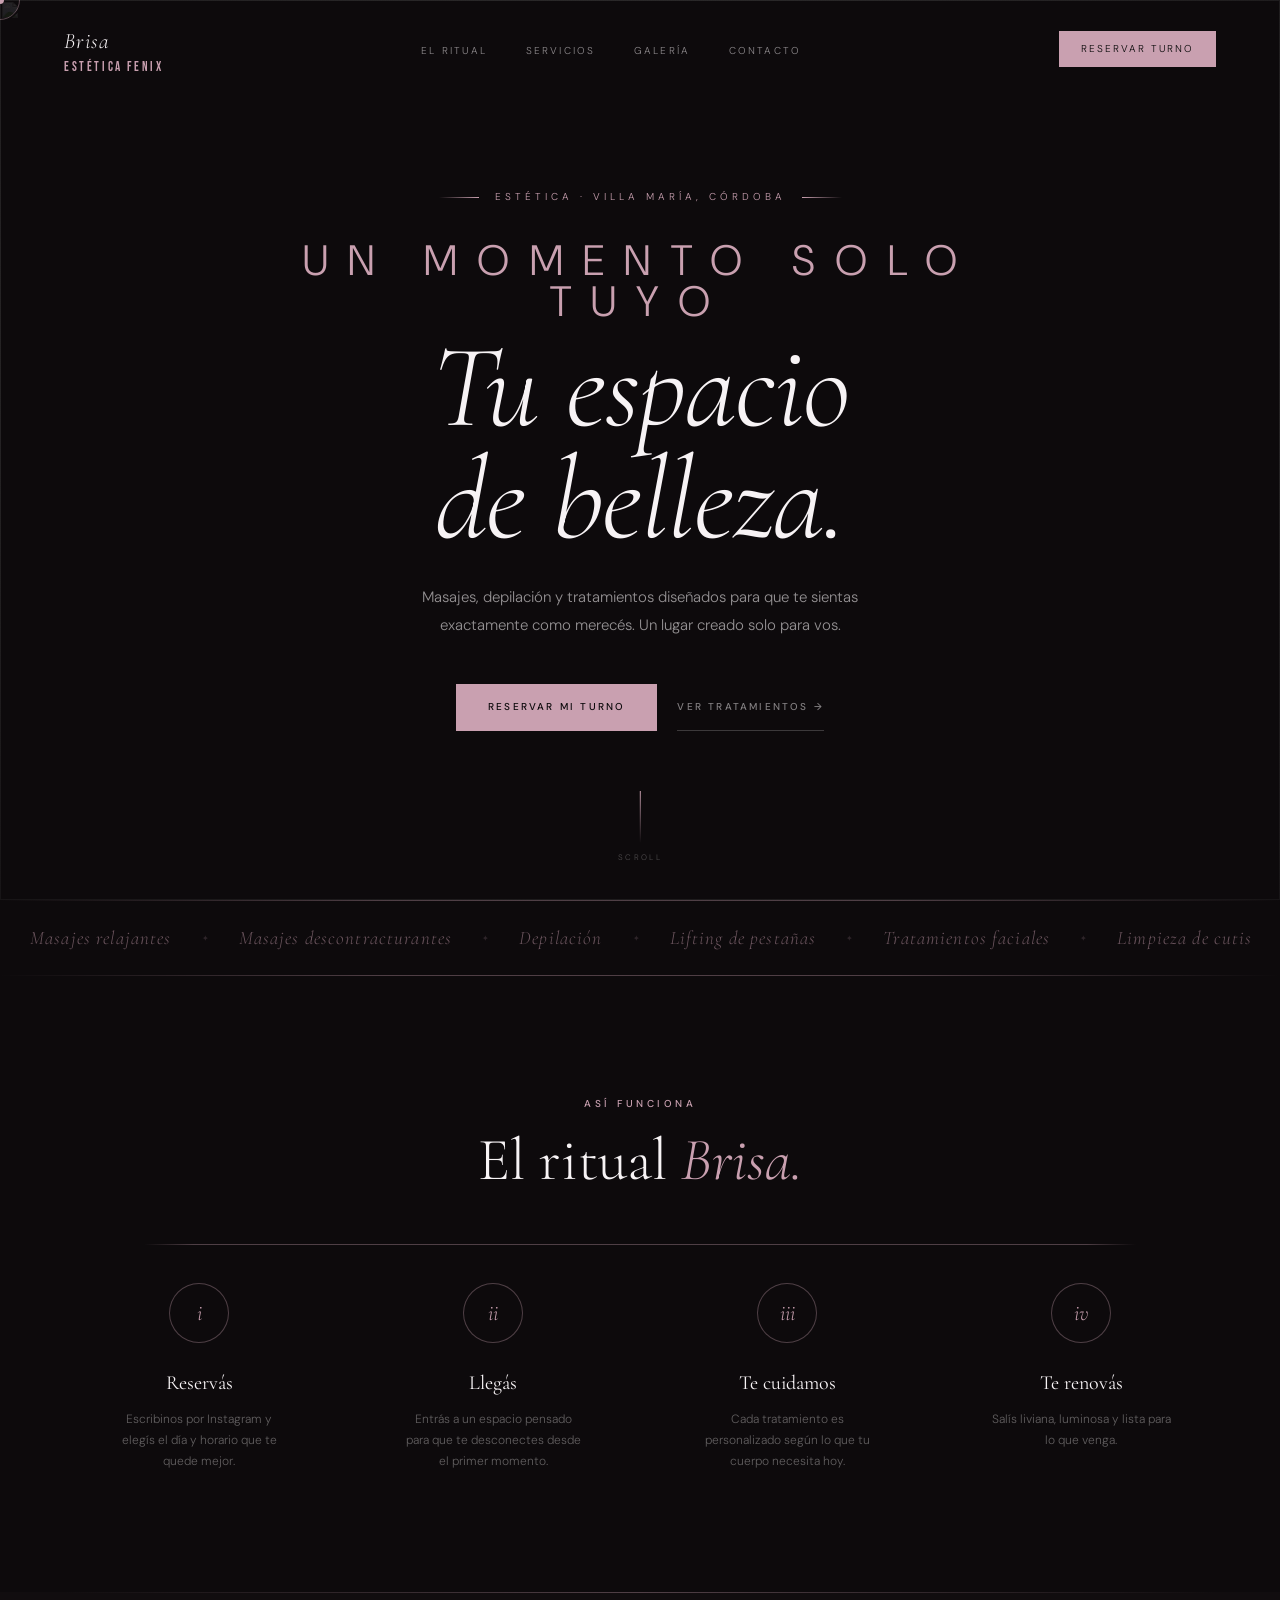
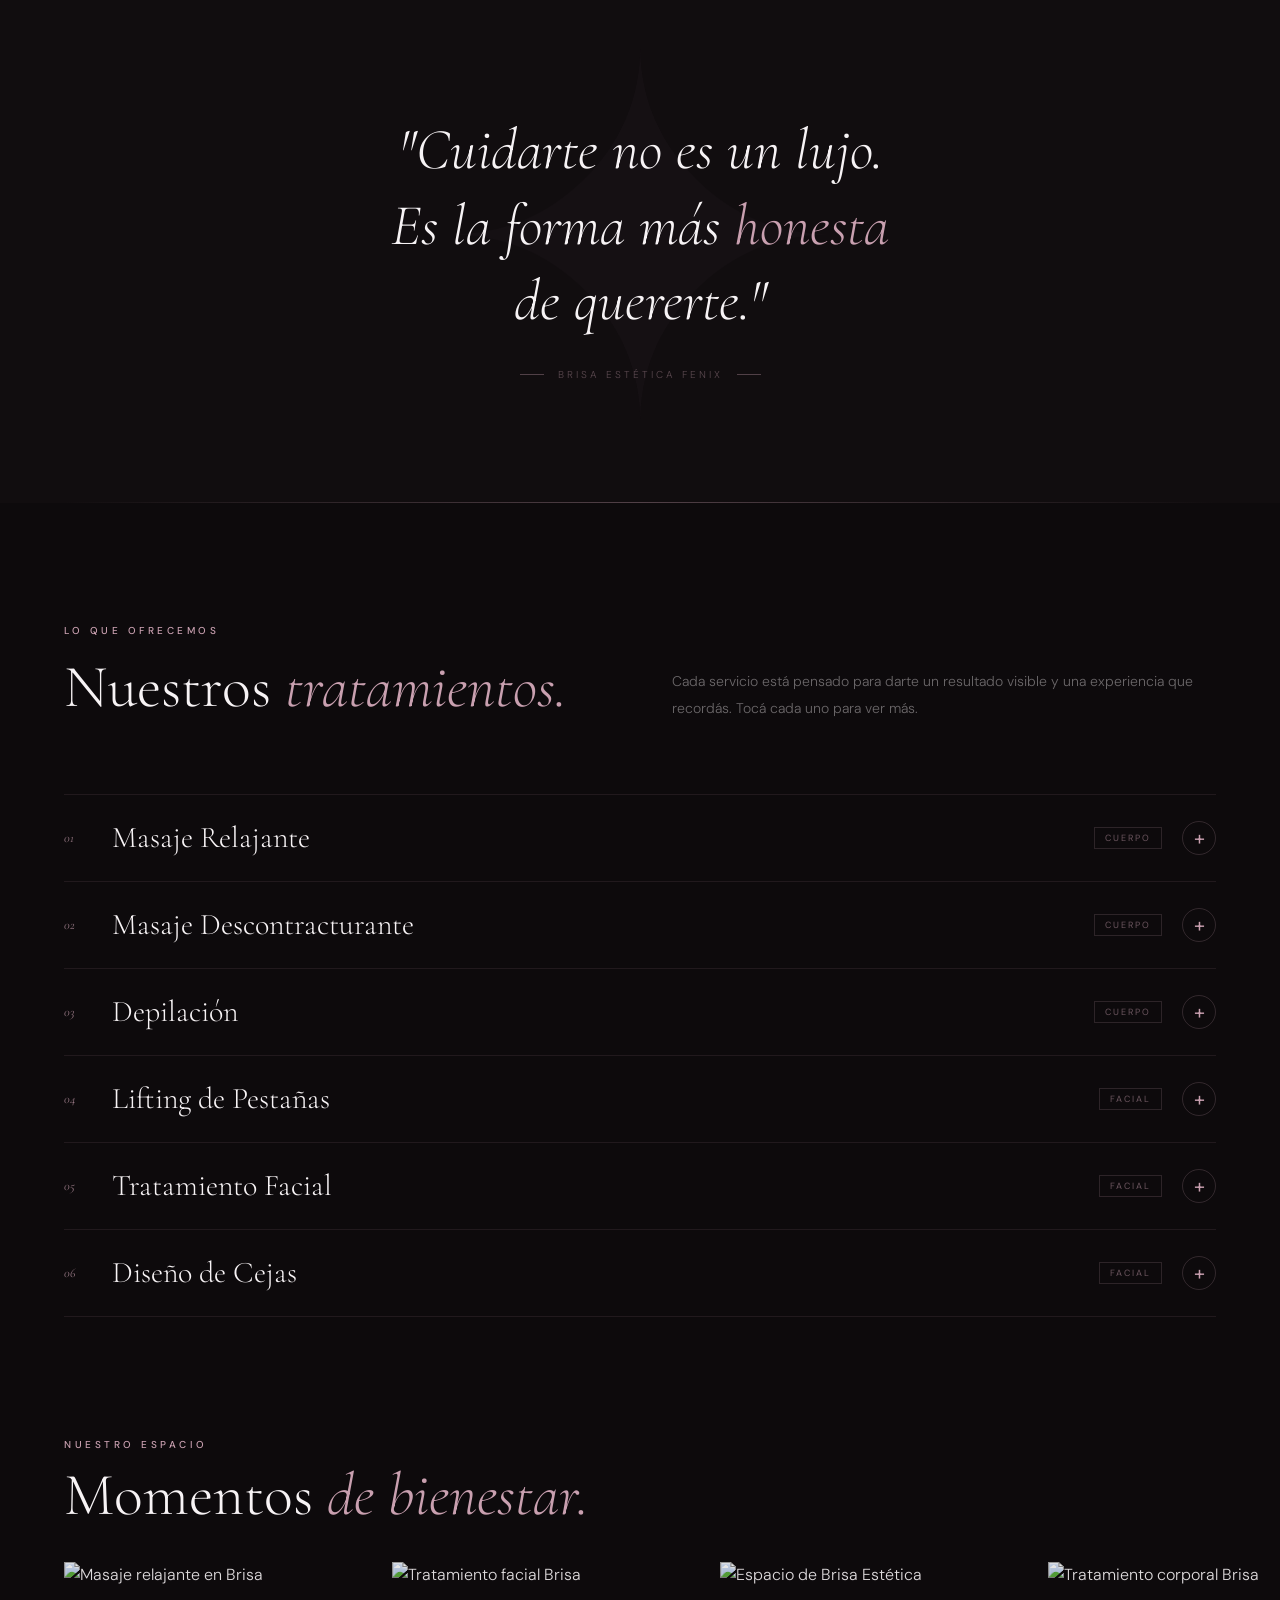
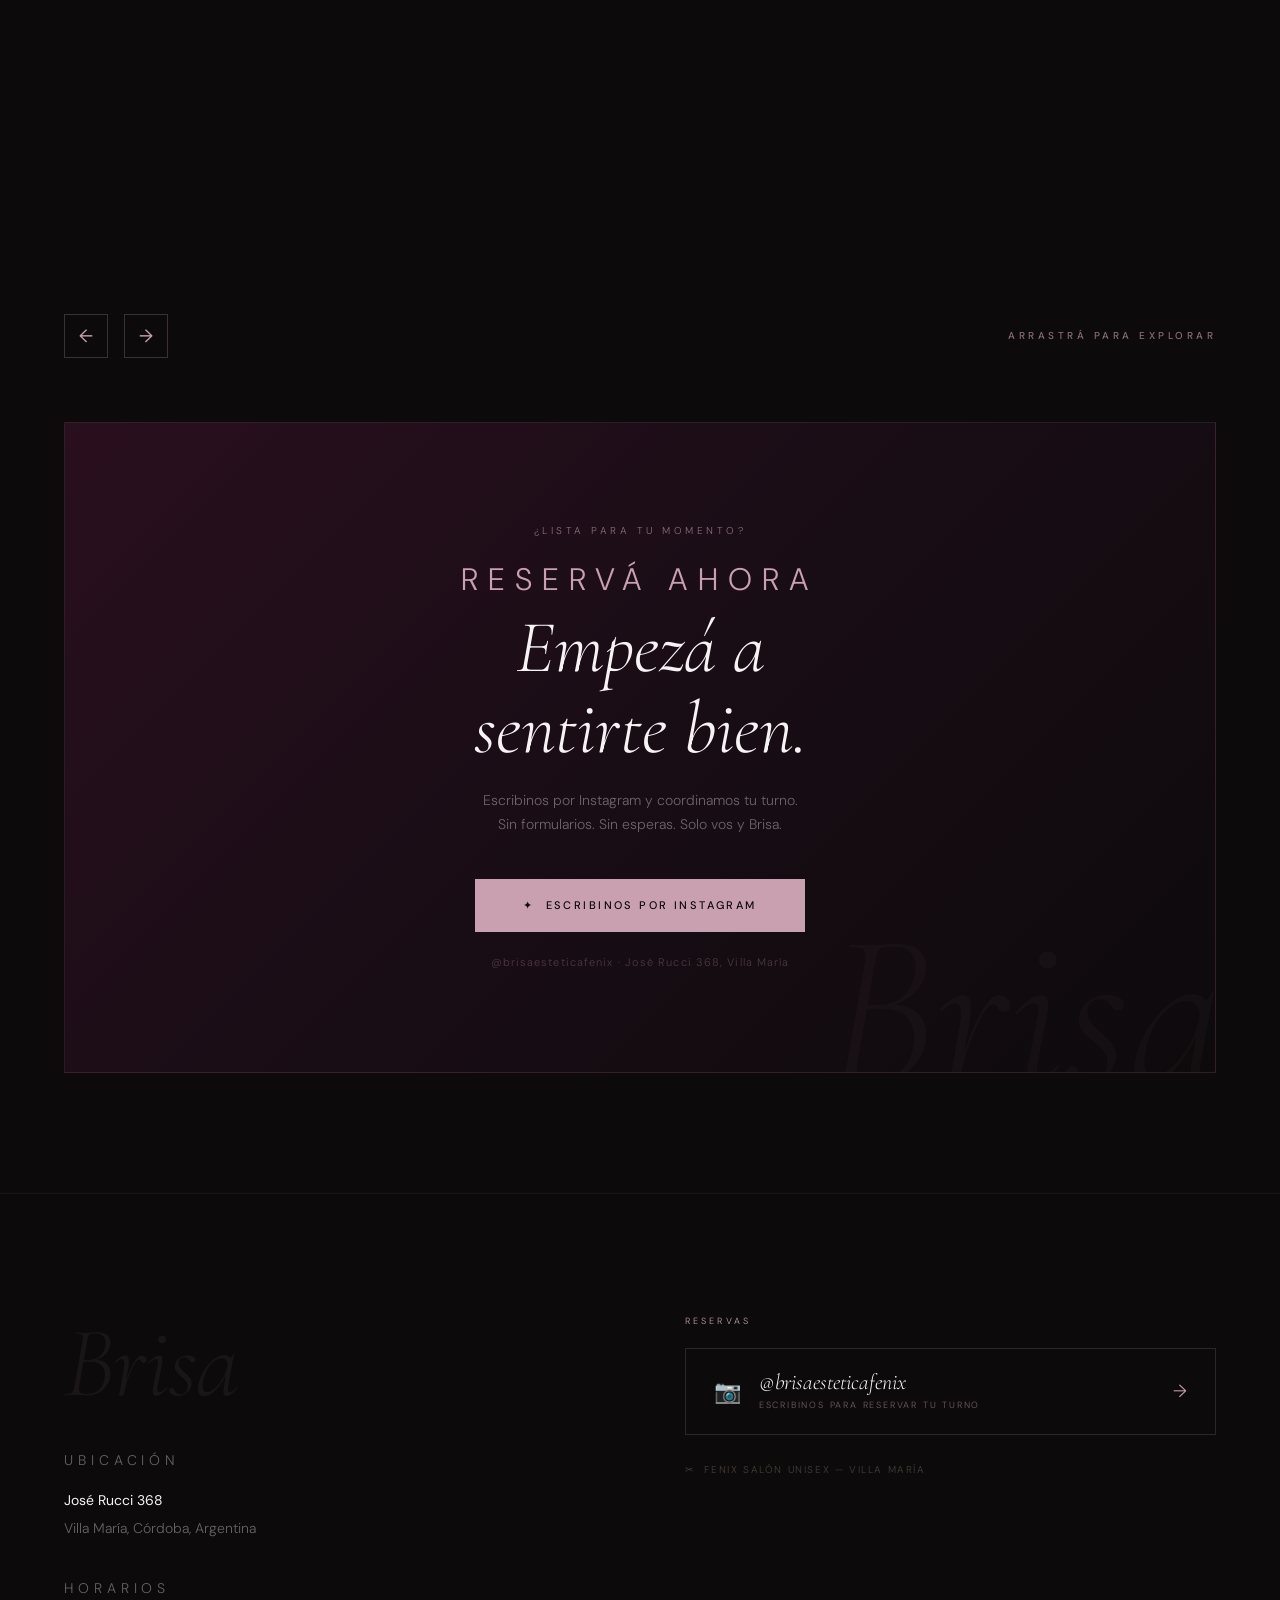
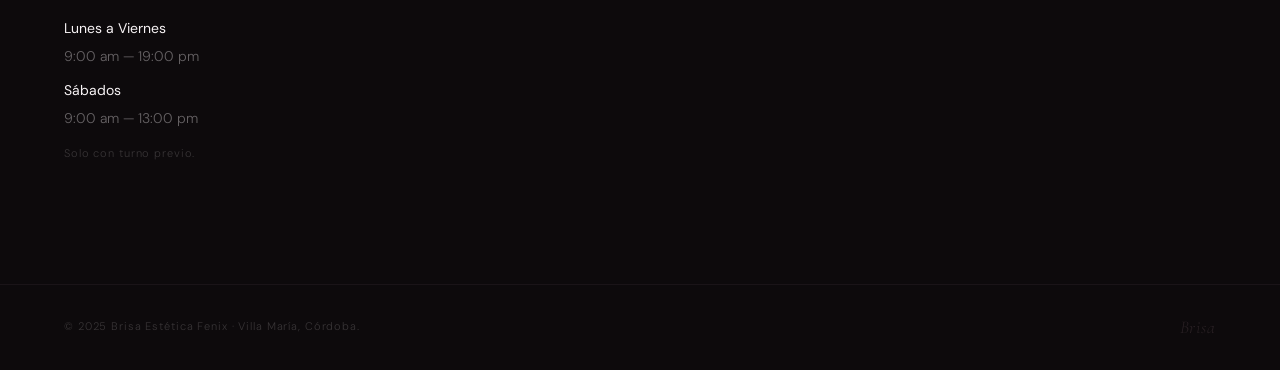
==== index.html @ 7f1553e0 "primer commit" ====
<!DOCTYPE html>
<html lang="es" dir="ltr">
<head>
  <meta charset="UTF-8" />
  <meta name="viewport" content="width=device-width, initial-scale=1.0" />
  <title>Brisa Estética Fenix | Masajes, Depilación & Tratamientos — Villa María, Córdoba</title>
  <meta name="description" content="Brisa Estética Fenix: masajes, depilación, tratamientos faciales y corporales en Villa María, Córdoba. Tu espacio de bienestar y belleza. Reservá tu turno." />
  <meta name="keywords"    content="estética Villa María, masajes Villa María, depilación Córdoba, tratamientos faciales, belleza femenina, Brisa estética, spa Villa María" />
  <meta name="author"      content="Brisa Estética Fenix" />
  <meta name="robots"      content="index, follow, max-image-preview:large" />
  <meta name="theme-color" content="#0d0a0c" />
  <meta name="color-scheme" content="dark" />
  <link rel="canonical"    href="https://brisaesteticafenix.com.ar/" />

  <!-- Open Graph / WhatsApp -->
  <meta property="og:type"         content="website" />
  <meta property="og:url"          content="https://brisaesteticafenix.com.ar/" />
  <meta property="og:title"        content="Brisa Estética Fenix | Tu espacio de bienestar" />
  <meta property="og:description"  content="Masajes, depilación y tratamientos de belleza en Villa María, Córdoba. Reservá tu momento." />
  <meta property="og:image"        content="https://brisaesteticafenix.com.ar/og-image.jpg" />
  <meta property="og:image:alt"    content="Brisa Estética Fenix — Villa María, Córdoba" />
  <meta property="og:image:width"  content="1200" />
  <meta property="og:image:height" content="630" />
  <meta property="og:site_name"    content="Brisa Estética Fenix" />
  <meta property="og:locale"       content="es_AR" />

  <!-- Twitter Card -->
  <meta name="twitter:card"        content="summary_large_image" />
  <meta name="twitter:title"       content="Brisa Estética Fenix | Masajes & Tratamientos" />
  <meta name="twitter:description" content="Tu espacio de bienestar en Villa María. Masajes, depilación, tratamientos faciales y más." />
  <meta name="twitter:image"       content="https://brisaesteticafenix.com.ar/og-image.jpg" />
  <meta name="twitter:image:alt"   content="Brisa Estética Fenix" />

  <!-- Schema.org -->
  <script type="application/ld+json">
  {
    "@context": "https://schema.org",
    "@type": "BeautySalon",
    "name": "Brisa Estética Fenix",
    "url": "https://brisaesteticafenix.com.ar",
    "description": "Centro de estética femenina en Villa María, Córdoba. Masajes, depilación, tratamientos faciales y corporales.",
    "address": {
      "@type": "PostalAddress",
      "streetAddress": "Colombia 413",
      "addressLocality": "Villa María",
      "addressRegion": "Córdoba",
      "addressCountry": "AR"
    },
    "sameAs": ["https://www.instagram.com/brisaesteticafenix"],
    "priceRange": "$$",
    "parentOrganization": {
      "@type": "Organization",
      "name": "Fenix Salón Unisex",
      "url": "https://fenixsalonunisex.com.ar"
    }
  }
  </script>

  <link rel="preconnect" href="https://fonts.googleapis.com" />
  <link rel="preconnect" href="https://fonts.gstatic.com" crossorigin />
  <link href="https://fonts.googleapis.com/css2?family=Cormorant+Garamond:ital,wght@0,300;0,400;0,600;1,300;1,400;1,600&family=DM+Sans:wght@300;400;500&family=Bebas+Neue&display=swap" rel="stylesheet" />
  <link rel="stylesheet" href="style.css" />

  <link rel="icon" href="data:image/svg+xml,<svg xmlns='http://www.w3.org/2000/svg' viewBox='0 0 100 100'><rect width='100' height='100' fill='%230d0a0c'/><text y='.9em' font-size='80' x='10' fill='%23c9a0b0'>✦</text></svg>" />

  <!-- ══════════════════════════════════════════════════════
       ESTILOS EXCLUSIVOS DE BRISA
       Todo lo que diferencia esta web de Fenix Salón.
       Complementa style.css sin pisarlo.
  ══════════════════════════════════════════════════════ -->
  <style>

    /* Fondo base con toque violáceo muy sutil */
    body { background-color: #0d0a0c; }

    /* ══════════════════════════════════════════
       HERO — Centrado vertical, imagen de fondo
       DIFERENCIA CLAVE vs Fenix: no es split 50/50.
       La imagen está detrás del texto, no al lado.
    ══════════════════════════════════════════ */
    .b-hero {
      position: relative;
      min-height: 100dvh;
      display: flex;
      flex-direction: column;
      align-items: center;
      justify-content: center;
      text-align: center;
      overflow: hidden;
      padding: 120px var(--section-pad) 100px;
    }

    /* Imagen de fondo full-screen */
    .b-hero__bg {
      position: absolute;
      inset: 0;
      z-index: 0;
    }
    .b-hero__bg img {
      width: 100%; height: 100%;
      object-fit: cover;
      object-position: center 30%;
      filter: brightness(0.42) saturate(0.65);
    }
    /* Viñeta para leer el texto */
    .b-hero__bg::after {
      content: '';
      position: absolute;
      inset: 0;
      background:
        radial-gradient(ellipse at center, transparent 10%, rgba(13,10,12,0.65) 100%),
        linear-gradient(to bottom, rgba(13,10,12,0.25) 0%, rgba(13,10,12,0.55) 100%);
    }

    /* Contenido centrado encima */
    .b-hero__content {
      position: relative;
      z-index: 2;
      max-width: 780px;
    }

    /* Eyebrow con líneas a los costados */
    .b-hero__eyebrow {
      display: flex;
      align-items: center;
      justify-content: center;
      gap: 16px;
      margin-bottom: 36px;
      font-size: 10px;
      letter-spacing: 0.4em;
      text-transform: uppercase;
      color: var(--color-accent);
    }
    .b-hero__eyebrow::before,
    .b-hero__eyebrow::after {
      content: '';
      display: inline-block;
      width: 40px; height: 1px;
      background: linear-gradient(to right, transparent, var(--color-accent));
    }
    .b-hero__eyebrow::after {
      background: linear-gradient(to left, transparent, var(--color-accent));
    }

    /* Título: Cormorant itálica enorme — MUY diferente a Fenix */
    .b-hero__title {
      font-family: var(--font-serif);
      font-style: italic;
      font-weight: 300;
      font-size: clamp(52px, 10vw, 118px);
      line-height: 0.95;
      color: var(--color-white);
      margin-bottom: 28px;
      letter-spacing: -0.01em;
    }
    /* Línea en sans-serif chico dentro del título para contraste */
    .b-hero__title strong {
      font-family: var(--font-body);
      font-style: normal;
      font-weight: 300;
      font-size: 0.36em;
      letter-spacing: 0.48em;
      text-transform: uppercase;
      color: var(--color-accent);
      display: block;
      margin-bottom: 10px;
    }

    .b-hero__desc {
      font-size: 15px;
      line-height: 1.85;
      color: rgba(247,243,245,0.58);
      max-width: 460px;
      margin: 0 auto 44px;
    }

    .b-hero__cta {
      display: flex;
      gap: 20px;
      justify-content: center;
      flex-wrap: wrap;
    }

    /* Indicador de scroll centrado */
    .b-hero__scroll {
      position: absolute;
      bottom: 36px;
      left: 50%;
      transform: translateX(-50%);
      z-index: 2;
      display: flex;
      flex-direction: column;
      align-items: center;
      gap: 8px;
    }
    .b-hero__scroll-dot {
      width: 1px; height: 52px;
      background: linear-gradient(to bottom, var(--color-accent), transparent);
      animation: scrollDrop 2.2s ease-in-out infinite;
    }
    .b-hero__scroll-text {
      font-size: 8px;
      letter-spacing: 0.3em;
      text-transform: uppercase;
      color: rgba(247,243,245,0.28);
    }
    @keyframes scrollDrop {
      0%   { opacity: 1; transform: scaleY(1);   transform-origin: top; }
      100% { opacity: 0; transform: scaleY(0.2); transform-origin: bottom; }
    }

    /* ══════════════════════════════════════════
       RITUAL — 4 pasos horizontales con línea
       Sección exclusiva de Brisa, no existe en Fenix
    ══════════════════════════════════════════ */
    .b-ritual {
      padding: var(--space-xl) var(--section-pad);
      position: relative;
    }

    /* Línea que conecta los círculos */
    .b-ritual__connector {
      position: absolute;
      /* Ajustado a la altura del centro de los círculos */
      top: calc(var(--space-xl) + 148px);
      left: calc(var(--section-pad) + 80px);
      right: calc(var(--section-pad) + 80px);
      height: 1px;
      background: linear-gradient(
        to right,
        transparent,
        var(--color-accent-line) 5%,
        var(--color-accent-line) 95%,
        transparent
      );
      pointer-events: none;
    }

    .b-ritual__header {
      text-align: center;
      margin-bottom: clamp(48px, 7vw, 88px);
    }

    .b-ritual__steps {
      display: grid;
      grid-template-columns: repeat(4, 1fr);
      gap: 24px;
      position: relative;
    }

    .b-ritual__step { text-align: center; }

    /* Círculo con número romano en itálica */
    .b-ritual__num {
      width: 60px; height: 60px;
      border: 1px solid var(--color-accent-line);
      border-radius: 50%;
      display: flex;
      align-items: center;
      justify-content: center;
      margin: 0 auto 24px;
      font-family: var(--font-serif);
      font-style: italic;
      font-size: 22px;
      color: var(--color-accent);
      /* Fondo sólido para tapar la línea horizontal */
      background: #0d0a0c;
      position: relative;
      z-index: 1;
      transition: background 0.4s ease, border-color 0.4s ease, color 0.4s ease;
    }
    .b-ritual__step:hover .b-ritual__num {
      background: var(--color-accent);
      color: #0d0a0c;
      border-color: var(--color-accent);
    }

    .b-ritual__step-name {
      font-family: var(--font-serif);
      font-size: 20px;
      font-weight: 400;
      color: var(--color-white);
      margin-bottom: 10px;
    }

    .b-ritual__step-desc {
      font-size: 12px;
      line-height: 1.75;
      color: rgba(247,243,245,0.36);
      max-width: 180px;
      margin: 0 auto;
    }

    /* ══════════════════════════════════════════
       FRASE DESTACADA — Quote con tipografía grande
       Exclusiva de Brisa. Rompe el ritmo visual.
    ══════════════════════════════════════════ */
    .b-quote {
      padding: var(--space-xl) var(--section-pad);
      position: relative;
      overflow: hidden;
      text-align: center;
      background: #110d0f;
    }

    /* Ornamento de fondo */
    .b-quote::before {
      content: '✦';
      position: absolute;
      font-size: 500px;
      color: rgba(201,160,176,0.018);
      top: 50%; left: 50%;
      transform: translate(-50%, -50%);
      pointer-events: none;
      line-height: 1;
      user-select: none;
    }

    /* Líneas arriba y abajo */
    .b-quote__line {
      position: absolute;
      left: var(--section-pad); right: var(--section-pad);
      height: 1px;
      background: linear-gradient(to right, transparent, var(--color-accent-line), transparent);
    }
    .b-quote__line--top    { top: 0; }
    .b-quote__line--bottom { bottom: 0; }

    .b-quote__text {
      font-family: var(--font-serif);
      font-style: italic;
      font-weight: 300;
      font-size: clamp(26px, 5vw, 58px);
      line-height: 1.3;
      color: var(--color-white);
      max-width: 840px;
      margin: 0 auto 28px;
      position: relative;
      z-index: 1;
    }
    .b-quote__text em {
      color: var(--color-accent);
      font-style: inherit;
    }

    .b-quote__source {
      font-size: 10px;
      letter-spacing: 0.3em;
      text-transform: uppercase;
      color: rgba(201,160,176,0.4);
      position: relative;
      z-index: 1;
      display: flex;
      align-items: center;
      justify-content: center;
      gap: 14px;
    }
    .b-quote__source::before,
    .b-quote__source::after {
      content: '';
      display: inline-block;
      width: 24px; height: 1px;
      background: var(--color-accent-line);
    }

    /* ══════════════════════════════════════════
       SERVICIOS — Acordeón expandible
       DIFERENCIA CLAVE vs Fenix: no es una grilla de cards.
       Cada servicio se abre al clickear mostrando más info.
    ══════════════════════════════════════════ */
    .b-services {
      padding: var(--space-xl) var(--section-pad);
    }

    .b-services__header {
      display: grid;
      grid-template-columns: 1fr 1fr;
      gap: clamp(32px, 5vw, 80px);
      align-items: end;
      margin-bottom: clamp(40px, 6vw, 72px);
    }

    .b-services__intro {
      font-size: 14px;
      line-height: 1.9;
      color: rgba(247,243,245,0.4);
    }

    /* Lista del acordeón */
    .b-accordion {
      border-top: 1px solid rgba(201,160,176,0.1);
    }

    .b-accordion__item {
      border-bottom: 1px solid rgba(201,160,176,0.1);
    }

    /* Botón cabecera del item */
    .b-accordion__trigger {
      width: 100%;
      display: flex;
      align-items: center;
      gap: 20px;
      padding: 26px 0;
      text-align: left;
      cursor: none;
      background: none;
      color: var(--color-white);
      transition: color 0.3s ease;
    }
    .b-accordion__trigger:hover { color: var(--color-accent); }

    .b-accordion__num {
      font-family: var(--font-serif);
      font-style: italic;
      font-size: 13px;
      color: var(--color-accent);
      flex-shrink: 0;
      width: 28px;
      opacity: 0.7;
    }

    .b-accordion__name {
      font-family: var(--font-serif);
      font-size: clamp(18px, 3vw, 30px);
      font-weight: 300;
      flex: 1;
      line-height: 1;
    }

    /* Tag de categoría — visible solo en desktop */
    .b-accordion__tag {
      font-size: 9px;
      letter-spacing: 0.22em;
      text-transform: uppercase;
      color: var(--color-accent);
      border: 1px solid var(--color-accent-line);
      padding: 4px 10px;
      flex-shrink: 0;
      opacity: 0.5;
    }
    @media (max-width: 540px) { .b-accordion__tag { display: none; } }

    /* Ícono +/× */
    .b-accordion__icon {
      width: 34px; height: 34px;
      border: 1px solid rgba(201,160,176,0.2);
      border-radius: 50%;
      display: flex;
      align-items: center;
      justify-content: center;
      flex-shrink: 0;
      font-size: 20px;
      line-height: 1;
      color: var(--color-accent);
      transition: transform 0.45s ease,
                  background 0.3s ease,
                  border-color 0.3s ease;
    }
    .b-accordion__item.is-open .b-accordion__icon {
      transform: rotate(45deg);
      background: var(--color-accent);
      color: #0d0a0c;
      border-color: var(--color-accent);
    }

    /* Cuerpo expandible con transición de max-height */
    .b-accordion__body {
      max-height: 0;
      overflow: hidden;
      transition: max-height 0.52s cubic-bezier(0.77,0,0.18,1);
    }
    .b-accordion__item.is-open .b-accordion__body {
      max-height: 320px;
    }

    /* Contenido interno en dos columnas */
    .b-accordion__content {
      display: grid;
      grid-template-columns: 1fr 1fr;
      gap: clamp(24px, 4vw, 60px);
      padding: 4px 0 32px 48px;
    }
    @media (max-width: 600px) {
      .b-accordion__content { grid-template-columns: 1fr; padding-left: 0; }
    }

    .b-accordion__desc {
      font-size: 14px;
      line-height: 1.85;
      color: rgba(247,243,245,0.42);
    }

    .b-accordion__details {
      display: flex;
      flex-direction: column;
      gap: 9px;
    }

    .b-accordion__detail {
      font-size: 11px;
      letter-spacing: 0.06em;
      color: rgba(201,160,176,0.5);
      display: flex;
      align-items: flex-start;
      gap: 8px;
      line-height: 1.5;
    }
    .b-accordion__detail::before {
      content: '✦';
      font-size: 6px;
      color: var(--color-accent);
      flex-shrink: 0;
      margin-top: 3px;
    }

    /* ══════════════════════════════════════════
       GALERÍA — Fotos cuadradas (vs portrait de Fenix)
    ══════════════════════════════════════════ */
    .b-gallery .gallery__item {
      flex: 0 0 320px;
      height: 320px; /* Cuadrado — distinto al 3/4 portrait de Fenix */
    }
    @media (max-width: 600px) {
      .b-gallery .gallery__item { flex: 0 0 210px; height: 210px; }
    }

    /* ══════════════════════════════════════════
       CTA FINAL — Degradado rosa/malva oscuro
       DIFERENCIA CLAVE vs Fenix: no es la banda blanca.
       Aquí es un gradiente oscuro con partículas rosas.
    ══════════════════════════════════════════ */
    .b-cta {
      margin: 0 var(--section-pad) var(--space-xl);
      position: relative;
      overflow: hidden;
      padding: clamp(60px, 10vw, 100px) clamp(32px, 6vw, 80px);
      text-align: center;
      background: linear-gradient(135deg, #2a0f1e 0%, #1a0d16 45%, #0d0a0c 100%);
      border: 1px solid rgba(201,160,176,0.12);
    }
    /* Texto decorativo de fondo */
    .b-cta::before {
      content: 'Brisa';
      position: absolute;
      bottom: -50px; right: -10px;
      font-family: var(--font-serif);
      font-style: italic;
      font-size: 220px;
      color: rgba(201,160,176,0.035);
      line-height: 1;
      pointer-events: none;
      user-select: none;
    }

    /* Partículas flotantes */
    .b-cta__particles {
      position: absolute;
      inset: 0;
      pointer-events: none;
    }
    .b-cta__particle {
      position: absolute;
      width: 2px; height: 2px;
      background: var(--color-accent);
      border-radius: 50%;
      opacity: 0;
      animation: particleFloat 7s ease-in-out infinite;
    }
    .b-cta__particle:nth-child(1) { top:20%; left:12%; animation-delay:0s;   }
    .b-cta__particle:nth-child(2) { top:65%; left:28%; animation-delay:1.8s; }
    .b-cta__particle:nth-child(3) { top:35%; left:72%; animation-delay:3.2s; }
    .b-cta__particle:nth-child(4) { top:78%; left:82%; animation-delay:2.1s; }
    .b-cta__particle:nth-child(5) { top:50%; left:50%; animation-delay:4.5s; }
    .b-cta__particle:nth-child(6) { top:15%; left:60%; animation-delay:0.9s; }

    @keyframes particleFloat {
      0%   { opacity:0; transform: translateY(0)    scale(1);   }
      50%  { opacity:0.5; transform: translateY(-28px) scale(1.8); }
      100% { opacity:0; transform: translateY(-56px) scale(0.4); }
    }
    @media (prefers-reduced-motion: reduce) {
      .b-cta__particle { animation: none; }
    }

    .b-cta__content { position: relative; z-index: 1; }

    .b-cta__eyebrow {
      font-size: 10px;
      letter-spacing: 0.35em;
      text-transform: uppercase;
      color: var(--color-accent);
      opacity: 0.65;
      margin-bottom: 24px;
    }

    .b-cta__title {
      font-family: var(--font-serif);
      font-style: italic;
      font-weight: 300;
      font-size: clamp(36px, 6vw, 74px);
      line-height: 1.1;
      color: var(--color-white);
      margin-bottom: 18px;
    }
    .b-cta__title span {
      font-style: normal;
      font-family: var(--font-body);
      font-weight: 300;
      font-size: 0.42em;
      letter-spacing: 0.32em;
      text-transform: uppercase;
      color: var(--color-accent);
      display: block;
      margin-bottom: 10px;
    }

    .b-cta__sub {
      font-size: 14px;
      color: rgba(247,243,245,0.38);
      margin-bottom: 42px;
      line-height: 1.75;
    }

    .b-cta__btn {
      display: inline-flex;
      align-items: center;
      gap: 12px;
      background: var(--color-accent);
      color: #0d0a0c;
      padding: 18px 48px;
      font-family: var(--font-body);
      font-size: 11px;
      font-weight: 500;
      letter-spacing: 0.22em;
      text-transform: uppercase;
      transition: background 0.3s ease, transform 0.3s ease, box-shadow 0.3s ease;
      text-decoration: none;
    }
    .b-cta__btn:hover {
      background: var(--color-white);
      transform: translateY(-4px);
      box-shadow: 0 20px 44px rgba(201,160,176,0.22);
    }

    .b-cta__note {
      margin-top: 22px;
      font-size: 11px;
      letter-spacing: 0.1em;
      color: rgba(201,160,176,0.3);
    }

    /* ══════════════════════════════════════════
       CONTACTO — 2 columnas anchas (vs 3 iguales de Fenix)
    ══════════════════════════════════════════ */
    .b-contact {
      padding: var(--space-xl) var(--section-pad);
      display: grid;
      grid-template-columns: 1fr 1fr;
      gap: clamp(40px, 7vw, 100px);
      align-items: start;
      border-top: 1px solid rgba(201,160,176,0.08);
    }

    .b-contact__big-text {
      font-family: var(--font-serif);
      font-style: italic;
      font-size: clamp(48px, 8vw, 100px);
      font-weight: 300;
      line-height: 1;
      color: rgba(247,243,245,0.055);
      margin-bottom: var(--space-md);
      user-select: none;
      letter-spacing: -0.02em;
    }

    .b-contact__info {
      display: flex;
      flex-direction: column;
      gap: 32px;
    }

    .b-contact__block-title {
      font-size: 9px;
      letter-spacing: 0.35em;
      text-transform: uppercase;
      color: var(--color-accent);
      margin-bottom: 12px;
    }

    .b-contact__block p,
    .b-contact__block address {
      font-style: normal;
      font-size: 14px;
      line-height: 2;
      color: rgba(247,243,245,0.38);
    }
    .b-contact__block strong {
      font-weight: 400;
      color: var(--color-white);
      display: block;
    }

    /* Botón de Instagram estilo card */
    .b-ig-btn {
      display: flex;
      align-items: center;
      gap: 18px;
      border: 1px solid rgba(201,160,176,0.18);
      padding: 22px 28px;
      text-decoration: none;
      transition: border-color 0.3s ease, background 0.3s ease, transform 0.3s ease;
      margin-bottom: 20px;
    }
    .b-ig-btn:hover {
      border-color: var(--color-accent);
      background: rgba(201,160,176,0.04);
      transform: translateX(4px);
    }
    .b-ig-btn__icon { font-size: 22px; flex-shrink: 0; }
    .b-ig-btn__text { flex: 1; }
    .b-ig-btn__handle {
      font-family: var(--font-serif);
      font-style: italic;
      font-size: 22px;
      color: var(--color-white);
      display: block;
      line-height: 1;
    }
    .b-ig-btn__sub {
      font-size: 9px;
      letter-spacing: 0.2em;
      text-transform: uppercase;
      color: var(--color-accent);
      opacity: 0.55;
      margin-top: 5px;
      display: block;
    }
    .b-ig-btn__arrow {
      color: var(--color-accent);
      font-size: 18px;
      flex-shrink: 0;
      transition: transform 0.3s ease;
    }
    .b-ig-btn:hover .b-ig-btn__arrow { transform: translateX(4px); }

    /* Link cruzado a Fenix */
    .b-fenix-link {
      display: inline-flex;
      align-items: center;
      gap: 10px;
      font-size: 10px;
      letter-spacing: 0.16em;
      text-transform: uppercase;
      color: rgba(201,185,154,0.3);
      transition: color 0.2s ease;
    }
    .b-fenix-link:hover { color: rgba(201,185,154,0.65); }
    .b-fenix-link::before { content: '✂'; }

    /* ══════════════════════════════════════════
       RESPONSIVE
    ══════════════════════════════════════════ */
    @media (max-width: 768px) {
      .b-services__header { grid-template-columns: 1fr; }
      .b-contact          { grid-template-columns: 1fr; gap: 48px; }
      .b-ritual__steps    { grid-template-columns: repeat(2, 1fr); }
      .b-ritual__connector { display: none; }
      .b-cta { margin: 0 0 var(--space-xl); }
    }
    @media (max-width: 400px) {
      .b-ritual__steps { grid-template-columns: 1fr; }
    }

  </style>
</head>

<body>

  <a class="skip-link" href="#main-content">Saltar al contenido principal</a>
  <div class="cursor"          aria-hidden="true"></div>
  <div class="cursor-follower" aria-hidden="true"></div>

  <!-- ════════════════════════════════════════════
       NAVEGACIÓN
  ════════════════════════════════════════════ -->
  <header role="banner">
    <nav class="nav" aria-label="Navegación principal">

      <a class="nav__logo" href="/" aria-label="Brisa Estética Fenix — Inicio">
        Brisa
        <span>ESTÉTICA FENIX</span>
      </a>

      <ul class="nav__links" role="list">
        <li><a class="nav__link" href="#ritual">El ritual</a></li>
        <li><a class="nav__link" href="#servicios">Servicios</a></li>
        <li><a class="nav__link" href="#galeria">Galería</a></li>
        <li><a class="nav__link" href="#contacto">Contacto</a></li>
      </ul>

      <a class="nav__cta"
         href="https://www.instagram.com/brisaesteticafenix"
         target="_blank" rel="noopener noreferrer"
         aria-label="Reservar turno por Instagram">
        Reservar turno
      </a>

      <button class="nav__hamburger"
              aria-label="Abrir menú"
              aria-expanded="false"
              aria-controls="mobile-menu">
        <span></span><span></span><span></span>
      </button>
    </nav>

    <nav id="mobile-menu" class="nav__mobile-menu" aria-label="Menú móvil" aria-hidden="true">
      <ul role="list">
        <li><a class="nav__link" href="#ritual">El ritual</a></li>
        <li><a class="nav__link" href="#servicios">Servicios</a></li>
        <li><a class="nav__link" href="#galeria">Galería</a></li>
        <li><a class="nav__link" href="#contacto">Contacto</a></li>
        <li>
          <a class="btn btn--accent"
             href="https://www.instagram.com/brisaesteticafenix"
             target="_blank" rel="noopener noreferrer"
             style="margin-top:16px">
            Reservar turno
          </a>
        </li>
      </ul>
    </nav>
  </header>

  <!-- ════════════════════════════════════════════
       MAIN
  ════════════════════════════════════════════ -->
  <main id="main-content" tabindex="-1">

    <!-- ── HERO: imagen de fondo + texto centrado ── -->
    <section class="b-hero" aria-labelledby="hero-title">

      <div class="b-hero__bg" aria-hidden="true">
        <img src="https://images.unsplash.com/photo-1570172619644-dfd03ed5d881?w=1400&q=90"
             alt="" role="presentation"
             width="1400" height="900"
             loading="eager" fetchpriority="high" />
      </div>

      <div class="b-hero__content">
        <p class="b-hero__eyebrow" aria-label="Estética en Villa María, Córdoba">
          Estética · Villa María, Córdoba
        </p>

        <h1 class="b-hero__title" id="hero-title">
          <strong>Un momento solo tuyo</strong>
          Tu espacio<br/>de belleza.
        </h1>

        <p class="b-hero__desc">
          Masajes, depilación y tratamientos diseñados para que te sientas
          exactamente como merecés. Un lugar creado solo para vos.
        </p>

        <div class="b-hero__cta">
          <a class="btn btn--accent"
             href="https://www.instagram.com/brisaesteticafenix"
             target="_blank" rel="noopener noreferrer"
             style="background:var(--color-accent); color:#0d0a0c"
             aria-label="Reservar turno por Instagram">
            Reservar mi turno
          </a>
          <a class="btn btn--outline" href="#servicios">Ver tratamientos →</a>
        </div>
      </div>

      <div class="b-hero__scroll" aria-hidden="true">
        <div class="b-hero__scroll-dot"></div>
        <span class="b-hero__scroll-text">Scroll</span>
      </div>
    </section>

    <!-- ── MARQUEE: itálica serif sobre negro, texto en rosa ── -->
    <div style="height:1px;background:linear-gradient(90deg,transparent,rgba(201,160,176,0.35) 30%,rgba(201,160,176,0.35) 70%,transparent);" aria-hidden="true"></div>

    <section aria-label="Nuestros tratamientos" style="background:#0d0a0c;overflow:hidden;padding:22px 0;">
      <style>
        @keyframes brisa-ticker { 0%{transform:translateX(0)} 100%{transform:translateX(-50%)} }
        .bti {
          display:flex; flex-wrap:nowrap; width:max-content;
          animation:brisa-ticker 26s linear infinite;
          will-change:transform; transform:translateZ(0);
        }
        .bti:hover { animation-play-state:paused; }
        .bti-w {
          font-family:'Cormorant Garamond',serif; font-style:italic;
          font-size:19px; letter-spacing:0.06em;
          color:rgba(201,160,176,0.5); white-space:nowrap; padding:0 30px; flex-shrink:0;
        }
        .bti-s { color:rgba(201,160,176,0.18); font-size:8px; flex-shrink:0; align-self:center; }
      </style>
      <div class="bti" aria-hidden="true">
        <span class="bti-w">Masajes relajantes</span><span class="bti-s">✦</span>
        <span class="bti-w">Masajes descontracturantes</span><span class="bti-s">✦</span>
        <span class="bti-w">Depilación</span><span class="bti-s">✦</span>
        <span class="bti-w">Lifting de pestañas</span><span class="bti-s">✦</span>
        <span class="bti-w">Tratamientos faciales</span><span class="bti-s">✦</span>
        <span class="bti-w">Limpieza de cutis</span><span class="bti-s">✦</span>
        <span class="bti-w">Diseño de cejas</span><span class="bti-s">✦</span>
        <span class="bti-w">Tratamientos corporales</span><span class="bti-s">✦</span>
        <!-- Segunda copia para loop -->
        <span class="bti-w">Masajes relajantes</span><span class="bti-s">✦</span>
        <span class="bti-w">Masajes descontracturantes</span><span class="bti-s">✦</span>
        <span class="bti-w">Depilación</span><span class="bti-s">✦</span>
        <span class="bti-w">Lifting de pestañas</span><span class="bti-s">✦</span>
        <span class="bti-w">Tratamientos faciales</span><span class="bti-s">✦</span>
        <span class="bti-w">Limpieza de cutis</span><span class="bti-s">✦</span>
        <span class="bti-w">Diseño de cejas</span><span class="bti-s">✦</span>
        <span class="bti-w">Tratamientos corporales</span><span class="bti-s">✦</span>
      </div>
    </section>

    <div style="height:1px;background:linear-gradient(90deg,transparent,rgba(201,160,176,0.35) 30%,rgba(201,160,176,0.35) 70%,transparent);" aria-hidden="true"></div>

    <!-- ── EL RITUAL: 4 pasos con línea conectora ── -->
    <section class="b-ritual" id="ritual" aria-labelledby="ritual-title">
      <div class="b-ritual__connector" aria-hidden="true"></div>

      <div class="b-ritual__header reveal">
        <p class="t-label" style="margin-bottom:14px">Así funciona</p>
        <h2 class="t-section" id="ritual-title">
          El ritual <em class="t-italic">Brisa.</em>
        </h2>
      </div>

      <div class="b-ritual__steps">
        <div class="b-ritual__step reveal">
          <div class="b-ritual__num" aria-hidden="true">i</div>
          <h3 class="b-ritual__step-name">Reservás</h3>
          <p class="b-ritual__step-desc">Escribinos por Instagram y elegís el día y horario que te quede mejor.</p>
        </div>
        <div class="b-ritual__step reveal reveal--d1">
          <div class="b-ritual__num" aria-hidden="true">ii</div>
          <h3 class="b-ritual__step-name">Llegás</h3>
          <p class="b-ritual__step-desc">Entrás a un espacio pensado para que te desconectes desde el primer momento.</p>
        </div>
        <div class="b-ritual__step reveal reveal--d2">
          <div class="b-ritual__num" aria-hidden="true">iii</div>
          <h3 class="b-ritual__step-name">Te cuidamos</h3>
          <p class="b-ritual__step-desc">Cada tratamiento es personalizado según lo que tu cuerpo necesita hoy.</p>
        </div>
        <div class="b-ritual__step reveal reveal--d3">
          <div class="b-ritual__num" aria-hidden="true">iv</div>
          <h3 class="b-ritual__step-name">Te renovás</h3>
          <p class="b-ritual__step-desc">Salís liviana, luminosa y lista para lo que venga.</p>
        </div>
      </div>
    </section>

    <!-- ── FRASE DESTACADA ── -->
    <section class="b-quote" aria-label="Filosofía de Brisa Estética">
      <div class="b-quote__line b-quote__line--top"   aria-hidden="true"></div>
      <div class="b-quote__line b-quote__line--bottom" aria-hidden="true"></div>

      <blockquote class="b-quote__text reveal">
        "Cuidarte no es un lujo.<br/>
        Es la forma más <em>honesta</em><br/>
        de quererte."
      </blockquote>
      <p class="b-quote__source reveal reveal--d1">Brisa Estética Fenix</p>
    </section>

    <!-- ── SERVICIOS: acordeón ── -->
    <section class="b-services" id="servicios" aria-labelledby="services-title">

      <div class="b-services__header">
        <div>
          <p class="t-label reveal" style="margin-bottom:14px">Lo que ofrecemos</p>
          <h2 class="t-section reveal reveal--d1" id="services-title">
            Nuestros <em class="t-italic">tratamientos.</em>
          </h2>
        </div>
        <p class="b-services__intro reveal reveal--d2">
          Cada servicio está pensado para darte un resultado visible y una
          experiencia que recordás. Tocá cada uno para ver más.
        </p>
      </div>

      <div class="b-accordion reveal" role="list">

        <!-- 01 -->
        <div class="b-accordion__item" role="listitem">
          <button class="b-accordion__trigger" aria-expanded="false" aria-controls="svc-1">
            <span class="b-accordion__num" aria-hidden="true">01</span>
            <span class="b-accordion__name">Masaje Relajante</span>
            <span class="b-accordion__tag">Cuerpo</span>
            <span class="b-accordion__icon" aria-hidden="true">+</span>
          </button>
          <div class="b-accordion__body" id="svc-1" role="region">
            <div class="b-accordion__content">
              <p class="b-accordion__desc">Técnica suave de deslizamientos largos que libera tensiones y activa la circulación. Ideal cuando el cuerpo pide descanso y la mente necesita silencio. Salís con los músculos sueltos y el ánimo renovado.</p>
              <div class="b-accordion__details">
                <span class="b-accordion__detail">Duración: 60 min aprox.</span>
                <span class="b-accordion__detail">Aceites naturales de aromaterapia</span>
                <span class="b-accordion__detail">Espalda, hombros y piernas</span>
                <span class="b-accordion__detail">Ideal para estrés y tensión</span>
              </div>
            </div>
          </div>
        </div>

        <!-- 02 -->
        <div class="b-accordion__item" role="listitem">
          <button class="b-accordion__trigger" aria-expanded="false" aria-controls="svc-2">
            <span class="b-accordion__num" aria-hidden="true">02</span>
            <span class="b-accordion__name">Masaje Descontracturante</span>
            <span class="b-accordion__tag">Cuerpo</span>
            <span class="b-accordion__icon" aria-hidden="true">+</span>
          </button>
          <div class="b-accordion__body" id="svc-2" role="region">
            <div class="b-accordion__content">
              <p class="b-accordion__desc">Presión profunda focalizada en zonas de contractura. Trabaja nudo por nudo en cuello, espalda y hombros. Alivia dolores crónicos y mejora la movilidad y postura.</p>
              <div class="b-accordion__details">
                <span class="b-accordion__detail">Duración: 60–90 min aprox.</span>
                <span class="b-accordion__detail">Presión profunda focalizada</span>
                <span class="b-accordion__detail">Recomendado: 1 vez por semana</span>
                <span class="b-accordion__detail">Para dolores musculares y postura</span>
              </div>
            </div>
          </div>
        </div>

        <!-- 03 -->
        <div class="b-accordion__item" role="listitem">
          <button class="b-accordion__trigger" aria-expanded="false" aria-controls="svc-3">
            <span class="b-accordion__num" aria-hidden="true">03</span>
            <span class="b-accordion__name">Depilación</span>
            <span class="b-accordion__tag">Cuerpo</span>
            <span class="b-accordion__icon" aria-hidden="true">+</span>
          </button>
          <div class="b-accordion__body" id="svc-3" role="region">
            <div class="b-accordion__content">
              <p class="b-accordion__desc">Cera fría y caliente para todo el cuerpo con técnica precisa que minimiza el dolor y maximiza el resultado. Piel suave y libre de vello por más tiempo.</p>
              <div class="b-accordion__details">
                <span class="b-accordion__detail">Cera fría y caliente disponible</span>
                <span class="b-accordion__detail">Piernas, axilas, bikini y más</span>
                <span class="b-accordion__detail">Productos post-depilación incluidos</span>
              </div>
            </div>
          </div>
        </div>

        <!-- 04 -->
        <div class="b-accordion__item" role="listitem">
          <button class="b-accordion__trigger" aria-expanded="false" aria-controls="svc-4">
            <span class="b-accordion__num" aria-hidden="true">04</span>
            <span class="b-accordion__name">Lifting de Pestañas</span>
            <span class="b-accordion__tag">Facial</span>
            <span class="b-accordion__icon" aria-hidden="true">+</span>
          </button>
          <div class="b-accordion__body" id="svc-4" role="region">
            <div class="b-accordion__content">
              <p class="b-accordion__desc">Rizadas y levantadas de forma natural, sin extensiones. Mirada abierta y luminosa que dura hasta 8 semanas. Sin mantenimiento diario — te levantás y ya estás.</p>
              <div class="b-accordion__details">
                <span class="b-accordion__detail">Efecto: 6–8 semanas</span>
                <span class="b-accordion__detail">Sin extensiones ni adhesivos fuertes</span>
                <span class="b-accordion__detail">Combinable con tinte de pestañas</span>
              </div>
            </div>
          </div>
        </div>

        <!-- 05 -->
        <div class="b-accordion__item" role="listitem">
          <button class="b-accordion__trigger" aria-expanded="false" aria-controls="svc-5">
            <span class="b-accordion__num" aria-hidden="true">05</span>
            <span class="b-accordion__name">Tratamiento Facial</span>
            <span class="b-accordion__tag">Facial</span>
            <span class="b-accordion__icon" aria-hidden="true">+</span>
          </button>
          <div class="b-accordion__body" id="svc-5" role="region">
            <div class="b-accordion__content">
              <p class="b-accordion__desc">Limpieza profunda, hidratación y nutrición con protocolos adaptados a tu tipo de piel. Productos naturales que no agreden. Piel más luminosa, pareja y saludable.</p>
              <div class="b-accordion__details">
                <span class="b-accordion__detail">Diagnóstico de piel personalizado</span>
                <span class="b-accordion__detail">Limpieza · Exfoliación · Hidratación</span>
                <span class="b-accordion__detail">Productos sin parabenos</span>
                <span class="b-accordion__detail">Recomendado: cada 30 días</span>
              </div>
            </div>
          </div>
        </div>

        <!-- 06 -->
        <div class="b-accordion__item" role="listitem">
          <button class="b-accordion__trigger" aria-expanded="false" aria-controls="svc-6">
            <span class="b-accordion__num" aria-hidden="true">06</span>
            <span class="b-accordion__name">Diseño de Cejas</span>
            <span class="b-accordion__tag">Facial</span>
            <span class="b-accordion__icon" aria-hidden="true">+</span>
          </button>
          <div class="b-accordion__body" id="svc-6" role="region">
            <div class="b-accordion__content">
              <p class="b-accordion__desc">Perfilado y definición según la forma de tu rostro usando hilo o cera. El diseño correcto enmarca tu mirada y cambia completamente la expresión de tu cara.</p>
              <div class="b-accordion__details">
                <span class="b-accordion__detail">Técnica de hilo o cera según piel</span>
                <span class="b-accordion__detail">Diseño según morfología del rostro</span>
                <span class="b-accordion__detail">Combinable con tinte de cejas</span>
              </div>
            </div>
          </div>
        </div>

      </div><!-- /b-accordion -->
    </section>

    <!-- ── GALERÍA: fotos cuadradas en color ── -->
    <section class="gallery b-gallery" id="galeria" aria-labelledby="gallery-title" style="padding-top:0">
      <div class="gallery__label">
        <p class="t-label reveal">Nuestro espacio</p>
        <h2 class="t-section reveal reveal--d1" id="gallery-title" style="margin-top:8px">
          Momentos <em class="t-italic">de bienestar.</em>
        </h2>
      </div>

      <div class="gallery__scroll-wrapper"
           role="region"
           aria-label="Galería de fotos. Arrastrá para ver más."
           tabindex="0">
        <div class="gallery__track">
          <div class="gallery__item gallery__item--static">
            <img src="https://images.unsplash.com/photo-1570172619644-dfd03ed5d881?w=600&q=80" alt="Masaje relajante en Brisa" width="320" height="320" loading="lazy" />
            <span class="gallery__caption" aria-hidden="true">Masajes</span>
          </div>
          <div class="gallery__item gallery__item--static">
            <img src="https://images.unsplash.com/photo-1616394584738-fc6e612e71b9?w=600&q=80" alt="Tratamiento facial Brisa" width="320" height="320" loading="lazy" />
            <span class="gallery__caption" aria-hidden="true">Facial</span>
          </div>
          <div class="gallery__item gallery__item--static">
            <img src="https://images.unsplash.com/photo-1519415943484-9fa1873496d4?w=600&q=80" alt="Espacio de Brisa Estética" width="320" height="320" loading="lazy" />
            <span class="gallery__caption" aria-hidden="true">El espacio</span>
          </div>
          <div class="gallery__item gallery__item--static">
            <img src="https://images.unsplash.com/photo-1552693673-1bf958298935?w=600&q=80" alt="Tratamiento corporal Brisa" width="320" height="320" loading="lazy" />
            <span class="gallery__caption" aria-hidden="true">Corporal</span>
          </div>
          <div class="gallery__item gallery__item--static">
            <img src="https://images.unsplash.com/photo-1512290923902-8a9f81dc236c?w=600&q=80" alt="Productos de Brisa" width="320" height="320" loading="lazy" />
            <span class="gallery__caption" aria-hidden="true">Productos</span>
          </div>
          <div class="gallery__item gallery__item--static">
            <img src="https://images.unsplash.com/photo-1596178060671-7a80dc8059ea?w=600&q=80" alt="Depilación en Brisa" width="320" height="320" loading="lazy" />
            <span class="gallery__caption" aria-hidden="true">Depilación</span>
          </div>
          <!-- Duplicados para loop seamless -->
          <div class="gallery__item" aria-hidden="true"><img src="https://images.unsplash.com/photo-1570172619644-dfd03ed5d881?w=600&q=80" alt="" width="320" height="320" loading="lazy" /></div>
          <div class="gallery__item" aria-hidden="true"><img src="https://images.unsplash.com/photo-1616394584738-fc6e612e71b9?w=600&q=80" alt="" width="320" height="320" loading="lazy" /></div>
          <div class="gallery__item" aria-hidden="true"><img src="https://images.unsplash.com/photo-1519415943484-9fa1873496d4?w=600&q=80" alt="" width="320" height="320" loading="lazy" /></div>
          <div class="gallery__item" aria-hidden="true"><img src="https://images.unsplash.com/photo-1552693673-1bf958298935?w=600&q=80" alt="" width="320" height="320" loading="lazy" /></div>
          <div class="gallery__item" aria-hidden="true"><img src="https://images.unsplash.com/photo-1512290923902-8a9f81dc236c?w=600&q=80" alt="" width="320" height="320" loading="lazy" /></div>
          <div class="gallery__item" aria-hidden="true"><img src="https://images.unsplash.com/photo-1596178060671-7a80dc8059ea?w=600&q=80" alt="" width="320" height="320" loading="lazy" /></div>
        </div>
      </div>

      <div class="gallery__controls">
        <button class="gallery__btn gallery__btn--prev" aria-label="Foto anterior">←</button>
        <button class="gallery__btn gallery__btn--next" aria-label="Foto siguiente">→</button>
        <span class="t-label" style="margin-left:auto;color:var(--color-gray)">Arrastrá para explorar</span>
      </div>
    </section>

    <!-- ── CTA FINAL: degradado rosa/malva con partículas ── -->
    <section aria-label="Reservar turno en Brisa">
      <div class="b-cta reveal">
        <div class="b-cta__particles" aria-hidden="true">
          <span class="b-cta__particle"></span>
          <span class="b-cta__particle"></span>
          <span class="b-cta__particle"></span>
          <span class="b-cta__particle"></span>
          <span class="b-cta__particle"></span>
          <span class="b-cta__particle"></span>
        </div>
        <div class="b-cta__content">
          <p class="b-cta__eyebrow">¿Lista para tu momento?</p>
          <h2 class="b-cta__title">
            <span>Reservá ahora</span>
            Empezá a<br/>sentirte bien.
          </h2>
          <p class="b-cta__sub">
            Escribinos por Instagram y coordinamos tu turno.<br/>
            Sin formularios. Sin esperas. Solo vos y Brisa.
          </p>
          <a class="b-cta__btn"
             href="https://www.instagram.com/brisaesteticafenix"
             target="_blank" rel="noopener noreferrer"
             aria-label="Reservar turno por Instagram de Brisa">
            ✦ &nbsp;Escribinos por Instagram
          </a>
          <p class="b-cta__note">@brisaesteticafenix · José Rucci 368, Villa María</p>
        </div>
      </div>
    </section>

    <!-- ── CONTACTO: 2 columnas anchas ── -->
    <section class="b-contact" id="contacto" aria-labelledby="contact-title">
      <h2 class="sr-only" id="contact-title">Información de contacto</h2>

      <div class="reveal">
        <div class="b-contact__big-text" aria-hidden="true">Brisa</div>
        <div class="b-contact__info">
          <div class="b-contact__block">
            <p class="b-contact__block-title">Ubicación</p>
            <address>
              <strong>José Rucci 368</strong>
              Villa María, Córdoba, Argentina
            </address>
          </div>
          <div class="b-contact__block">
            <p class="b-contact__block-title">Horarios</p>
            <p><strong>Lunes a Viernes</strong>9:00 am — 19:00 pm</p>
            <p style="margin-top:6px"><strong>Sábados</strong>9:00 am — 13:00 pm</p>
            <p style="margin-top:10px;font-size:11px;color:rgba(247,243,245,0.18);letter-spacing:0.08em">Solo con turno previo.</p>
          </div>
        </div>
      </div>

      <div class="reveal reveal--d2">
        <p class="b-contact__block-title" style="margin-bottom:20px">Reservas</p>

        <a class="b-ig-btn"
           href="https://www.instagram.com/brisaesteticafenix"
           target="_blank" rel="noopener noreferrer"
           aria-label="Ir al Instagram de Brisa para reservar turno">
          <span class="b-ig-btn__icon" aria-hidden="true">📷</span>
          <span class="b-ig-btn__text">
            <span class="b-ig-btn__handle">@brisaesteticafenix</span>
            <span class="b-ig-btn__sub">Escribinos para reservar tu turno</span>
          </span>
          <span class="b-ig-btn__arrow" aria-hidden="true">→</span>
        </a>

        <a class="b-fenix-link"
           href="https://fenixsalonunisex.com.ar"
           target="_blank" rel="noopener noreferrer"
           aria-label="Visitar Fenix Salón Unisex">
          Fenix Salón Unisex — Villa María
        </a>
      </div>
    </section>

  </main>

  <!-- ── FOOTER ── -->
  <footer class="footer" role="contentinfo" style="border-top:1px solid rgba(201,160,176,0.07)">
    <p class="footer__copy">© 2025 Brisa Estética Fenix · Villa María, Córdoba.</p>
    <span class="footer__logo">Brisa</span>
  </footer>

  <script src="main.js" defer></script>

  <!-- Acordeón: script autocontenido -->
  <script>
    document.querySelectorAll('.b-accordion__trigger').forEach(trigger => {
      trigger.addEventListener('click', () => {
        const item   = trigger.closest('.b-accordion__item');
        const isOpen = item.classList.contains('is-open');
        /* Cerrar todos */
        document.querySelectorAll('.b-accordion__item').forEach(i => {
          i.classList.remove('is-open');
          i.querySelector('.b-accordion__trigger').setAttribute('aria-expanded','false');
        });
        /* Abrir el clickeado si estaba cerrado */
        if (!isOpen) {
          item.classList.add('is-open');
          trigger.setAttribute('aria-expanded','true');
        }
      });
    });
  </script>

</body>
</html>
---- style.css ----
/* ============================================================
   BRISA ESTÉTICA FENIX — style.css
   Misma arquitectura que Fenix Salón Unisex.
   Paleta: negro profundo + rosa pálido + malva oscuro.

   Estructura:
   1.  Variables CSS (tokens de diseño Brisa)
   2.  Reset & Base
   3.  Tipografía
   4.  Accesibilidad
   5.  Cursor personalizado
   6.  Navegación
   7.  Componentes (botones, líneas, reveals)
   8.  Hero
   9.  Marquee
   10. Nosotros
   11. Servicios
   12. Galería scroll
   13. Banda CTA
   14. Contacto
   15. Footer
   16. Admin panel
   17. Responsive
   18. Keyframes
   ============================================================ */


/* ============================================================
   1. VARIABLES CSS — Paleta Brisa
   ============================================================ */
:root {
  /* — Negros y fondos (mismos que Fenix para coherencia de familia) — */
  --color-black:       #0a0a0a;
  --color-black-soft:  #111111;
  --color-carbon:      #181318;   /* Carbón con toque violáceo muy sutil */
  --color-carbon-mid:  #261e24;   /* Carbón medio con tono malva */
  --color-white:       #f7f3f5;   /* Blanco crudo con toque rosado cálido */
  --color-gray:        #886e7a;   /* Gris rosado para textos secundarios */
  --color-gray-light:  #5a4a52;

  /* — Acento: rosa pálido polvoriento + malva oscuro —
     Elegante, femenino, sin caer en el rosa chicle.
     Funciona igual que el dorado arena en Fenix. */
  --color-accent:      #c9a0b0;   /* Rosa pálido polvoriento (acento principal) */
  --color-accent-dark: #8b4f6e;   /* Malva oscuro (acento secundario, hover) */
  --color-accent-dim:  rgba(201,160,176,0.12);
  --color-accent-line: rgba(201,160,176,0.35);

  /* — Tipografía (idéntica a Fenix: misma familia de marca) — */
  --font-display: 'Bebas Neue', sans-serif;
  --font-serif:   'Cormorant Garamond', serif;
  --font-body:    'DM Sans', sans-serif;

  /* — Espaciado — */
  --space-xs:  8px;
  --space-sm:  16px;
  --space-md:  32px;
  --space-lg:  64px;
  --space-xl:  120px;
  --space-xxl: 160px;
  --section-pad: clamp(24px, 5vw, 80px);

  /* — Transiciones — */
  --ease-smooth: cubic-bezier(0.25, 0.46, 0.45, 0.94);
  --ease-sharp:  cubic-bezier(0.77, 0, 0.18, 1);
  --duration-fast: 0.2s;
  --duration-mid:  0.4s;
  --duration-slow: 0.7s;
}


/* ============================================================
   2. RESET & BASE
   ============================================================ */
*, *::before, *::after {
  box-sizing: border-box;
  margin: 0;
  padding: 0;
}

html {
  scroll-behavior: smooth;
  font-size: 16px;
}

body {
  background-color: var(--color-black);
  color: var(--color-white);
  font-family: var(--font-body);
  font-weight: 300;
  line-height: 1.6;
  overflow-x: hidden;
  cursor: none;
  -webkit-font-smoothing: antialiased;
  -moz-osx-font-smoothing: grayscale;
}

@media (hover: none) {
  body { cursor: auto; }
  .cursor, .cursor-follower { display: none; }
}

img { display: block; max-width: 100%; height: auto; }
a { color: inherit; text-decoration: none; }
ul, ol { list-style: none; }
button { cursor: none; border: none; background: none; font-family: inherit; }

/* Scrollbar */
::-webkit-scrollbar { width: 3px; }
::-webkit-scrollbar-track { background: var(--color-black); }
::-webkit-scrollbar-thumb { background: var(--color-accent); border-radius: 2px; }


/* ============================================================
   3. TIPOGRAFÍA
   ============================================================ */
.t-display {
  font-family: var(--font-display);
  font-size: clamp(64px, 10vw, 140px);
  line-height: 0.9;
  letter-spacing: 0.02em;
  color: var(--color-white);
}

.t-section {
  font-family: var(--font-serif);
  font-size: clamp(32px, 5vw, 60px);
  font-weight: 300;
  line-height: 1.15;
  color: var(--color-white);
}

.t-italic {
  font-style: italic;
  color: var(--color-accent);
}

/* Etiqueta eyebrow — usa el rosa en vez del dorado */
.t-label {
  font-family: var(--font-body);
  font-size: 10px;
  font-weight: 500;
  letter-spacing: 0.35em;
  text-transform: uppercase;
  color: var(--color-accent);
}

.t-body {
  font-size: 14px;
  line-height: 1.9;
  color: rgba(247,243,245,0.5);
}


/* ============================================================
   4. ACCESIBILIDAD
   ============================================================ */
:focus-visible {
  outline: 2px solid var(--color-accent);
  outline-offset: 3px;
  border-radius: 2px;
}

.skip-link {
  position: absolute;
  top: -100%;
  left: 16px;
  background: var(--color-accent);
  color: var(--color-black);
  padding: 8px 16px;
  font-weight: 700;
  font-size: 13px;
  z-index: 9999;
  border-radius: 0 0 4px 4px;
  transition: top 0.2s;
}
.skip-link:focus { top: 0; }

.sr-only {
  position: absolute;
  width: 1px; height: 1px;
  padding: 0; margin: -1px;
  overflow: hidden;
  clip: rect(0,0,0,0);
  white-space: nowrap;
  border: 0;
}

@media (prefers-reduced-motion: reduce) {
  *, *::before, *::after {
    animation-duration: 0.01ms !important;
    animation-iteration-count: 1 !important;
    transition-duration: 0.01ms !important;
    scroll-behavior: auto !important;
  }
}


/* ============================================================
   5. CURSOR PERSONALIZADO
   ============================================================ */
.cursor {
  position: fixed;
  top: 0; left: 0;
  width: 8px; height: 8px;
  background: var(--color-accent);   /* Rosa en vez de blanco */
  border-radius: 50%;
  pointer-events: none;
  z-index: 9999;
  transform: translate(-50%, -50%);
  transition: transform var(--duration-fast) ease, opacity var(--duration-fast) ease;
  mix-blend-mode: normal;            /* Sin difference: el rosa se ve mejor así */
  will-change: transform;
}

.cursor-follower {
  position: fixed;
  top: 0; left: 0;
  width: 40px; height: 40px;
  border: 1px solid rgba(201,160,176,0.4);
  border-radius: 50%;
  pointer-events: none;
  z-index: 9998;
  transform: translate(-50%, -50%);
  transition: width var(--duration-mid) var(--ease-smooth),
              height var(--duration-mid) var(--ease-smooth),
              opacity var(--duration-mid) ease;
  will-change: transform;
}

.cursor.is-hovering {
  transform: translate(-50%, -50%) scale(3);
  opacity: 0.6;
}
.cursor-follower.is-hovering {
  width: 64px; height: 64px;
  opacity: 0.25;
  border-color: var(--color-accent);
}


/* ============================================================
   6. NAVEGACIÓN
   ============================================================ */
.nav {
  position: fixed;
  top: 0; left: 0;
  width: 100%;
  z-index: 200;
  padding: 24px var(--section-pad);
  display: flex;
  align-items: center;
  justify-content: space-between;
  gap: var(--space-md);
  transition: background var(--duration-mid) ease,
              padding var(--duration-mid) ease;
}

.nav.is-scrolled {
  background: rgba(10,10,10,0.96);
  backdrop-filter: blur(14px);
  -webkit-backdrop-filter: blur(14px);
  border-bottom: 1px solid rgba(201,160,176,0.12);
  padding-top: 14px;
  padding-bottom: 14px;
}

/* Logo con tipografía cursiva del serif para diferenciarlo de Fenix */
.nav__logo {
  font-family: var(--font-serif);
  font-style: italic;
  font-size: 22px;
  letter-spacing: 0.06em;
  color: var(--color-white);
  transition: color var(--duration-fast) ease;
  flex-shrink: 0;
}
.nav__logo span {
  font-style: normal;
  font-family: var(--font-display);
  font-size: 13px;
  letter-spacing: 0.2em;
  color: var(--color-accent);
  display: block;
  line-height: 1;
  margin-top: 2px;
}
.nav__logo:hover { color: var(--color-accent); }

.nav__links {
  display: flex;
  align-items: center;
  gap: clamp(20px, 3vw, 44px);
}

.nav__link {
  font-size: 10px;
  letter-spacing: 0.22em;
  text-transform: uppercase;
  color: rgba(247,243,245,0.55);
  transition: color var(--duration-fast) ease;
  position: relative;
}
.nav__link::after {
  content: '';
  position: absolute;
  bottom: -3px; left: 0;
  width: 0; height: 1px;
  background: var(--color-accent);
  transition: width var(--duration-mid) var(--ease-smooth);
}
.nav__link:hover { color: var(--color-white); }
.nav__link:hover::after { width: 100%; }

/* CTA en rosa */
.nav__cta {
  font-size: 10px;
  letter-spacing: 0.2em;
  text-transform: uppercase;
  color: var(--color-black);
  background: var(--color-accent);
  padding: 10px 22px;
  flex-shrink: 0;
  transition: background var(--duration-fast) ease, transform var(--duration-fast) ease;
}
.nav__cta:hover {
  background: var(--color-white);
  transform: translateY(-2px);
}

.nav__hamburger {
  display: none;
  flex-direction: column;
  gap: 5px;
  padding: 4px;
  cursor: none;
}
.nav__hamburger span {
  display: block;
  width: 24px; height: 1.5px;
  background: var(--color-white);
  transition: transform var(--duration-mid) ease, opacity var(--duration-mid) ease;
}
.nav__hamburger.is-open span:nth-child(1) { transform: rotate(45deg) translate(4.5px, 4.5px); }
.nav__hamburger.is-open span:nth-child(2) { opacity: 0; }
.nav__hamburger.is-open span:nth-child(3) { transform: rotate(-45deg) translate(4.5px, -4.5px); }

.nav__mobile-menu {
  position: fixed;
  inset: 0;
  background: var(--color-black);
  z-index: 199;
  display: flex;
  flex-direction: column;
  align-items: center;
  justify-content: center;
  gap: var(--space-lg);
  opacity: 0;
  pointer-events: none;
  transition: opacity var(--duration-mid) ease;
}
.nav__mobile-menu.is-open { opacity: 1; pointer-events: all; }
.nav__mobile-menu .nav__link { font-size: 13px; letter-spacing: 0.3em; }


/* ============================================================
   7. COMPONENTES REUTILIZABLES
   ============================================================ */

/* Botones */
.btn {
  display: inline-flex;
  align-items: center;
  gap: 10px;
  font-family: var(--font-body);
  font-size: 10px;
  font-weight: 500;
  letter-spacing: 0.22em;
  text-transform: uppercase;
  padding: 15px 32px;
  transition: transform var(--duration-fast) ease,
              background var(--duration-fast) ease,
              color var(--duration-fast) ease;
}

.btn--primary {
  background: var(--color-white);
  color: var(--color-black);
}
.btn--primary:hover {
  background: var(--color-accent);
  transform: translateY(-3px);
}

.btn--accent {
  background: var(--color-accent);
  color: var(--color-black);
}
.btn--accent:hover {
  background: var(--color-white);
  transform: translateY(-3px);
}

.btn--outline {
  background: transparent;
  color: rgba(247,243,245,0.5);
  border-bottom: 1px solid rgba(247,243,245,0.2);
  padding-left: 0; padding-right: 0;
}
.btn--outline:hover {
  color: var(--color-white);
  border-color: var(--color-accent);
}

/* Línea rosa que atraviesa el negro de lado a lado */
.rose-line {
  width: 100%;
  height: 1px;
  background: linear-gradient(
    90deg,
    transparent 0%,
    var(--color-accent-line) 20%,
    var(--color-accent) 50%,
    var(--color-accent-line) 80%,
    transparent 100%
  );
  flex-shrink: 0;
}

/* Divisor con rombo central */
.rose-divider {
  position: relative;
  height: 1px;
  overflow: visible;
  margin: 0;
}
.rose-divider::before {
  content: '';
  position: absolute;
  inset: 0;
  background: linear-gradient(
    90deg,
    transparent,
    var(--color-accent-line) 15%,
    var(--color-accent) 35%,
    rgba(201,160,176,0.8) 50%,
    var(--color-accent) 65%,
    var(--color-accent-line) 85%,
    transparent
  );
}
.rose-divider::after {
  content: '✦';
  position: absolute;
  left: 50%;
  top: 50%;
  transform: translate(-50%, -50%);
  font-size: 7px;
  color: var(--color-accent);
  background: var(--color-black);
  padding: 0 10px;
  line-height: 1;
}

/* Sección wrapper */
.section {
  padding: var(--space-xl) var(--section-pad);
  position: relative;
}

/* Reveal on scroll */
.reveal {
  opacity: 0;
  transform: translateY(36px);
  transition: opacity 0.9s var(--ease-smooth), transform 0.9s var(--ease-smooth);
}
.reveal.is-visible { opacity: 1; transform: translateY(0); }
.reveal--d1 { transition-delay: 0.1s; }
.reveal--d2 { transition-delay: 0.2s; }
.reveal--d3 { transition-delay: 0.3s; }
.reveal--d4 { transition-delay: 0.4s; }
.reveal--d5 { transition-delay: 0.5s; }


/* ============================================================
   8. HERO
   ============================================================ */
.hero {
  min-height: 100dvh;
  display: grid;
  grid-template-columns: 1fr 1fr;
  position: relative;
  overflow: hidden;
}

.hero__left {
  display: flex;
  flex-direction: column;
  justify-content: flex-end;
  padding: 120px var(--section-pad) 80px;
  position: relative;
  z-index: 2;
}

/* Eyebrow */
.hero__eyebrow {
  display: flex;
  align-items: center;
  gap: 12px;
  margin-bottom: 28px;
}
.hero__eyebrow::before {
  content: '';
  display: inline-block;
  width: 28px; height: 1px;
  background: var(--color-accent);
}

/* Título */
.hero__title {
  font-family: var(--font-display);
  font-size: clamp(64px, 9vw, 128px);
  line-height: 0.88;
  letter-spacing: 0.02em;
  color: var(--color-white);
  margin-bottom: 8px;
}

.hero__title-serif {
  font-family: var(--font-serif);
  font-style: italic;
  font-weight: 300;
  font-size: clamp(28px, 4vw, 56px);
  color: var(--color-accent);
  line-height: 1.2;
  margin-bottom: var(--space-md);
  display: block;
}

.hero__desc { max-width: 340px; margin-bottom: var(--space-md); }

.hero__cta {
  display: flex;
  align-items: center;
  gap: var(--space-md);
  flex-wrap: wrap;
}

/* Panel derecho: imagen */
.hero__right {
  position: relative;
  overflow: hidden;
}

/* Degradado suave desde la izquierda */
.hero__right::before {
  content: '';
  position: absolute;
  inset: 0;
  background: linear-gradient(
    to right,
    var(--color-black) 0%,
    rgba(10,10,10,0.4) 40%,
    transparent 100%
  );
  z-index: 1;
  pointer-events: none;
}

/* Línea rosa vertical en el borde */
.hero__right::after {
  content: '';
  position: absolute;
  top: 8%; bottom: 8%;
  left: 0;
  width: 1px;
  background: linear-gradient(
    to bottom,
    transparent,
    var(--color-accent) 25%,
    var(--color-accent) 75%,
    transparent
  );
  z-index: 2;
}

.hero__img {
  width: 100%;
  height: 100%;
  object-fit: cover;
  object-position: center top;
  /* Imagen en color — sin filtro grayscale */
  filter: brightness(0.82) saturate(0.85);
  animation: kenBurns 20s ease-in-out infinite alternate;
}

/* Badge de años */
.hero__badge {
  position: absolute;
  bottom: 48px;
  right: var(--section-pad);
  z-index: 2;
  text-align: right;
}
.hero__badge-num {
  font-family: var(--font-display);
  font-size: 72px;
  line-height: 1;
  color: rgba(201,160,176,0.12);
}
.hero__badge-label {
  font-size: 9px;
  letter-spacing: 0.25em;
  text-transform: uppercase;
  color: var(--color-accent);
}

/* Indicador de scroll */
.hero__scroll {
  position: absolute;
  bottom: 32px;
  left: var(--section-pad);
  display: flex;
  align-items: center;
  gap: 10px;
  z-index: 3;
}
.hero__scroll-line {
  width: 40px; height: 1px;
  background: var(--color-accent);
  animation: scrollPulse 2.2s ease-in-out infinite;
}
.hero__scroll-text {
  font-size: 9px;
  letter-spacing: 0.25em;
  text-transform: uppercase;
  color: rgba(247,243,245,0.35);
}

/* Entrada animada del hero */
.hero__left > * {
  opacity: 0;
  transform: translateY(24px);
}
.hero__left.is-loaded > *:nth-child(1) { animation: heroIn 1s var(--ease-smooth) 0.2s forwards; }
.hero__left.is-loaded > *:nth-child(2) { animation: heroIn 1s var(--ease-smooth) 0.4s forwards; }
.hero__left.is-loaded > *:nth-child(3) { animation: heroIn 1s var(--ease-smooth) 0.55s forwards; }
.hero__left.is-loaded > *:nth-child(4) { animation: heroIn 1s var(--ease-smooth) 0.7s forwards; }
.hero__left.is-loaded > *:nth-child(5) { animation: heroIn 1s var(--ease-smooth) 0.85s forwards; }


/* ============================================================
   9. MARQUEE — Ticker de servicios
   ============================================================ */

/* El marquee de Brisa es sobre negro con texto en rosa pálido */
.brisa-marquee {
  background: var(--color-black);
  overflow: hidden;
  padding: 18px 0;
  border-top: 1px solid var(--color-accent);
  border-bottom: 1px solid var(--color-accent);
  position: relative;
  z-index: 10;
}

.brisa-marquee-track {
  display: flex;
  flex-direction: row;
  flex-wrap: nowrap;
  align-items: center;
  width: max-content;
  animation: marqueeScroll 24s linear infinite;
  will-change: transform;
  transform: translateZ(0);
  -webkit-transform: translateZ(0);
}

.brisa-marquee-track:hover { animation-play-state: paused; }

.brisa-marquee-item {
  font-family: var(--font-display);
  font-size: 13px;
  letter-spacing: 0.22em;
  color: var(--color-accent);   /* Rosa en vez de negro */
  white-space: nowrap;
  padding: 0 28px;
  flex-shrink: 0;
}

.brisa-marquee-dot {
  color: rgba(201,160,176,0.35);
  font-size: 7px;
  flex-shrink: 0;
}


/* ============================================================
   10. NOSOTROS
   ============================================================ */
.about {
  display: grid;
  grid-template-columns: 1fr 1fr;
  gap: clamp(40px, 6vw, 100px);
  align-items: center;
}

.about__visual { position: relative; }

.about__img-main {
  width: 100%;
  aspect-ratio: 3 / 4;
  object-fit: cover;
  /* Foto en color con leve saturación para estética femenina */
  filter: brightness(0.88) saturate(0.9);
  display: block;
}

.about__img-accent {
  position: absolute;
  bottom: -32px; right: -32px;
  width: 50%;
  aspect-ratio: 1 / 1;
  object-fit: cover;
  filter: brightness(0.75) saturate(0.8);
  border: 6px solid var(--color-black);
}

.about__tag {
  position: absolute;
  top: 40px; right: -20px;
  background: var(--color-accent);
  color: var(--color-black);
  padding: 10px 16px;
  font-family: var(--font-display);
  font-size: 10px;
  letter-spacing: 0.12em;
  writing-mode: vertical-rl;
  transform: rotate(180deg);
}

/* Línea rosa lateral */
.about__visual::before {
  content: '';
  position: absolute;
  top: 0; bottom: 0;
  left: -20px;
  width: 1px;
  background: linear-gradient(
    to bottom,
    transparent,
    var(--color-accent) 20%,
    var(--color-accent) 80%,
    transparent
  );
  pointer-events: none;
}

.about__stats {
  display: flex;
  gap: clamp(24px, 4vw, 52px);
  border-top: 1px solid rgba(247,243,245,0.08);
  padding-top: var(--space-md);
  margin-top: var(--space-md);
}

.stat__num {
  font-family: var(--font-display);
  font-size: clamp(36px, 5vw, 52px);
  color: var(--color-white);
  line-height: 1;
}

.stat__label {
  font-size: 10px;
  letter-spacing: 0.15em;
  text-transform: uppercase;
  color: var(--color-gray);
  margin-top: 6px;
}


/* ============================================================
   11. SERVICIOS — Tarjetas blancas sin hover (igual que Fenix v3)
   ============================================================ */
.services__header {
  display: flex;
  align-items: flex-end;
  justify-content: space-between;
  margin-bottom: clamp(40px, 6vw, 72px);
  gap: var(--space-md);
  flex-wrap: wrap;
}

/* La grilla usa el rosa como separador */
.services__grid {
  display: grid;
  grid-template-columns: repeat(3, 1fr);
  gap: 1px;
  background: rgba(201,160,176,0.18);
}

/* Tarjeta en blanco crudo, estática */
.service-card {
  background: var(--color-white);
  padding: clamp(28px, 4vw, 52px) clamp(20px, 3vw, 36px);
  position: relative;
  overflow: hidden;
}

/* Línea rosa en la parte superior */
.service-card::before {
  content: '';
  position: absolute;
  top: 0; left: 0; right: 0;
  height: 2px;
  background: linear-gradient(
    90deg,
    transparent,
    var(--color-accent-line),
    var(--color-accent),
    var(--color-accent-line),
    transparent
  );
}

.service-card__num {
  font-size: 10px;
  letter-spacing: 0.3em;
  color: var(--color-accent-dark);
  margin-bottom: var(--space-md);
}

.service-card__name {
  font-family: var(--font-serif);
  font-size: clamp(18px, 2.5vw, 24px);
  font-weight: 400;
  color: var(--color-black);
  margin-bottom: var(--space-sm);
}

/* Pequeño ícono decorativo debajo del nombre */
.service-card__icon {
  font-size: 18px;
  margin-bottom: var(--space-sm);
  display: block;
  line-height: 1;
}

.service-card__line {
  width: 28px; height: 1px;
  background: var(--color-accent);
  margin-bottom: var(--space-sm);
}

.service-card__desc {
  font-size: 13px;
  line-height: 1.75;
  color: rgba(10,10,10,0.5);
}


/* ============================================================
   12. GALERÍA — Scroll horizontal de fotos en color
   ============================================================ */
.gallery { padding: var(--space-lg) 0; overflow: hidden; }

.gallery__label {
  padding: 0 var(--section-pad);
  margin-bottom: var(--space-md);
}

.gallery__scroll-wrapper {
  overflow: hidden;
  cursor: grab;
  position: relative;
}
.gallery__scroll-wrapper:active { cursor: grabbing; }

/* Track animado */
.gallery__track {
  display: flex;
  gap: 8px;
  padding: 0 var(--section-pad);
  width: max-content;
  animation: galleryScroll 38s linear infinite;
  will-change: transform;
  transform: translateZ(0);
}

.gallery__track.is-paused,
.gallery__scroll-wrapper:hover .gallery__track {
  animation-play-state: paused;
}

.gallery__item {
  flex: 0 0 300px;
  height: 420px;
  overflow: hidden;
  position: relative;
  flex-shrink: 0;
}

/* Fotos en color original — sin filtro grayscale */
.gallery__item img {
  width: 100%; height: 100%;
  object-fit: cover;
  filter: brightness(0.9) saturate(0.95);
  transition: transform var(--duration-slow) var(--ease-smooth),
              filter var(--duration-slow) ease;
  pointer-events: none;
}
.gallery__item:hover img {
  transform: scale(1.05);
  filter: brightness(1) saturate(1.05);
}

.gallery__caption {
  position: absolute;
  bottom: 16px; left: 16px;
  font-size: 9px;
  letter-spacing: 0.2em;
  text-transform: uppercase;
  color: var(--color-accent);
  opacity: 0;
  transform: translateY(8px);
  transition: opacity var(--duration-mid) ease, transform var(--duration-mid) ease;
}
.gallery__item:hover .gallery__caption { opacity: 1; transform: translateY(0); }

/* Línea rosa inferior al hover */
.gallery__item::after {
  content: '';
  position: absolute;
  bottom: 0; left: 0; right: 0;
  height: 2px;
  background: linear-gradient(90deg, transparent, var(--color-accent), transparent);
  opacity: 0;
  transition: opacity var(--duration-mid) ease;
}
.gallery__item:hover::after { opacity: 1; }

/* Controles */
.gallery__controls {
  display: flex;
  gap: var(--space-sm);
  padding: var(--space-md) var(--section-pad) 0;
  align-items: center;
}

.gallery__btn {
  width: 44px; height: 44px;
  border: 1px solid rgba(201,160,176,0.25);
  display: flex; align-items: center; justify-content: center;
  color: var(--color-accent);
  font-size: 18px;
  transition: background var(--duration-fast) ease, border-color var(--duration-fast) ease;
}
.gallery__btn:hover {
  background: var(--color-accent);
  color: var(--color-black);
  border-color: var(--color-accent);
}


/* ============================================================
   13. BANDA CTA
   ============================================================ */
.cta-band {
  margin: 0 var(--section-pad) var(--space-xl);
  /* Fondo con gradiente sutil de negro a carbón malva */
  background: linear-gradient(135deg, var(--color-carbon) 0%, var(--color-carbon-mid) 100%);
  border: 1px solid rgba(201,160,176,0.2);
  padding: clamp(48px, 8vw, 80px);
  display: flex;
  align-items: center;
  justify-content: space-between;
  gap: var(--space-lg);
  position: relative;
  overflow: hidden;
  flex-wrap: wrap;
}

/* Texto decorativo de fondo */
.cta-band::before {
  content: 'BRISA';
  position: absolute;
  right: -20px; top: 50%;
  transform: translateY(-50%);
  font-family: var(--font-display);
  font-size: 180px;
  color: rgba(201,160,176,0.04);
  line-height: 1;
  pointer-events: none;
  user-select: none;
}

/* Línea rosa superior */
.cta-band::after {
  content: '';
  position: absolute;
  top: 0; left: 0; right: 0;
  height: 2px;
  background: linear-gradient(
    90deg, transparent, var(--color-accent) 30%, var(--color-accent) 70%, transparent
  );
}

.cta-band__label { opacity: 0.4; }

.cta-band__title {
  font-family: var(--font-serif);
  font-size: clamp(26px, 4vw, 48px);
  font-weight: 300;
  line-height: 1.2;
  color: var(--color-white);
}
.cta-band__title em { font-style: italic; color: var(--color-accent); }


/* ============================================================
   14. CONTACTO
   ============================================================ */
.contact-grid {
  display: grid;
  grid-template-columns: repeat(3, 1fr);
  gap: 1px;
  background: rgba(201,160,176,0.08);
  border-top: 1px solid var(--color-accent-line);
}

.contact-block {
  background: var(--color-black);
  padding: clamp(40px, 5vw, 64px) var(--section-pad);
}

.contact-block__title {
  font-size: 10px;
  letter-spacing: 0.3em;
  text-transform: uppercase;
  color: var(--color-accent);
  margin-bottom: var(--space-md);
}

.contact-block p, .contact-block address {
  font-style: normal;
  font-size: 14px;
  line-height: 2;
  color: rgba(247,243,245,0.4);
}

.contact-block strong {
  display: block;
  font-weight: 400;
  color: var(--color-white);
  margin-bottom: 4px;
}

.social-links { display: flex; flex-direction: column; gap: 14px; }

.social-link {
  font-size: 12px;
  letter-spacing: 0.1em;
  text-transform: uppercase;
  color: rgba(247,243,245,0.35);
  display: flex;
  align-items: center;
  gap: 10px;
  transition: color var(--duration-fast) ease, gap var(--duration-fast) ease;
}
.social-link::before { content: '→'; color: var(--color-accent); font-size: 11px; }
.social-link:hover { color: var(--color-white); gap: 16px; }


/* ============================================================
   15. FOOTER
   ============================================================ */
.footer {
  border-top: 1px solid rgba(201,160,176,0.1);
  padding: 28px var(--section-pad);
  display: flex;
  align-items: center;
  justify-content: space-between;
  gap: var(--space-sm);
  flex-wrap: wrap;
}

.footer__copy {
  font-size: 11px;
  letter-spacing: 0.08em;
  color: rgba(247,243,245,0.18);
}

.footer__logo {
  font-family: var(--font-serif);
  font-style: italic;
  font-size: 18px;
  letter-spacing: 0.05em;
  color: rgba(201,160,176,0.15);
}

.footer__admin-link {
  font-size: 10px;
  letter-spacing: 0.15em;
  text-transform: uppercase;
  color: rgba(201,160,176,0.25);
  transition: color var(--duration-fast) ease;
}
.footer__admin-link:hover { color: var(--color-accent); }

/* Link a Fenix en el footer */
.footer__fenix-link {
  font-size: 10px;
  letter-spacing: 0.15em;
  text-transform: uppercase;
  color: rgba(201,185,154,0.3);   /* Dorado de Fenix, sutil */
  border-bottom: 1px solid rgba(201,185,154,0.15);
  padding-bottom: 1px;
  transition: color var(--duration-fast) ease;
}
.footer__fenix-link:hover { color: rgba(201,185,154,0.7); }


/* ============================================================
   16. ADMIN PANEL
   ============================================================ */
.admin-body {
  min-height: 100vh;
}

/* Topbar */
.admin-topbar {
  background: rgba(10,10,10,0.96);
  backdrop-filter: blur(12px);
  border-bottom: 1px solid rgba(201,160,176,0.12);
  padding: 16px var(--section-pad);
  display: flex;
  align-items: center;
  justify-content: space-between;
  gap: var(--space-sm);
  position: sticky;
  top: 0;
  z-index: 100;
  flex-wrap: wrap;
}

.admin-topbar__logo {
  font-family: var(--font-serif);
  font-style: italic;
  font-size: 20px;
  color: var(--color-white);
}

.admin-topbar__badge {
  font-size: 10px;
  letter-spacing: 0.2em;
  text-transform: uppercase;
  color: var(--color-accent);
  border: 1px solid rgba(201,160,176,0.3);
  padding: 4px 10px;
}

.admin-topbar__actions {
  display: flex;
  align-items: center;
  gap: var(--space-sm);
  margin-left: auto;
}

.landing-preview-link {
  font-size: 11px;
  letter-spacing: 0.15em;
  text-transform: uppercase;
  color: rgba(247,243,245,0.3);
  border-bottom: 1px solid rgba(247,243,245,0.1);
  padding-bottom: 2px;
  transition: color 0.2s ease, border-color 0.2s ease;
}
.landing-preview-link:hover { color: var(--color-accent); border-color: var(--color-accent); }

/* Contenido admin */
.admin-content {
  padding: var(--space-lg) var(--section-pad) var(--space-xxl);
}

/* Instrucciones */
.admin-instructions {
  background: var(--color-carbon);
  border: 1px solid rgba(201,160,176,0.12);
  padding: var(--space-md) clamp(20px, 3vw, var(--space-md));
  margin-bottom: var(--space-lg);
  position: relative;
  overflow: hidden;
}
.admin-instructions::before {
  content: '';
  position: absolute;
  top: 0; left: 0;
  width: 60px; height: 2px;
  background: var(--color-accent);
}
.admin-instructions h3 {
  font-family: var(--font-display);
  font-size: 18px;
  letter-spacing: 0.1em;
  color: var(--color-white);
  margin-bottom: 12px;
}
.admin-instructions ul { display: flex; flex-direction: column; gap: 8px; }
.admin-instructions li {
  font-size: 13px;
  color: rgba(247,243,245,0.4);
  padding-left: 20px;
  position: relative;
}
.admin-instructions li::before {
  content: '✦';
  position: absolute;
  left: 0;
  color: var(--color-accent);
  font-size: 7px;
  top: 4px;
}
.admin-instructions li strong { color: var(--color-accent); font-weight: 400; }

/* Dropzone */
.dropzone {
  border: 1px solid rgba(201,160,176,0.22);
  padding: clamp(40px, 6vw, 80px) var(--section-pad);
  text-align: center;
  position: relative;
  transition: border-color var(--duration-mid) ease, background var(--duration-mid) ease;
  cursor: none;
}
.dropzone::before, .dropzone::after { content: ''; position: absolute; width: 32px; height: 32px; }
.dropzone::before { top: 12px; left: 12px; border-top: 1px solid var(--color-accent); border-left: 1px solid var(--color-accent); }
.dropzone::after  { bottom: 12px; right: 12px; border-bottom: 1px solid var(--color-accent); border-right: 1px solid var(--color-accent); }
.dropzone.is-active { border-color: var(--color-accent); background: var(--color-accent-dim); }

.dropzone__icon { font-size: 36px; margin-bottom: var(--space-sm); opacity: 0.4; }
.dropzone__text { font-size: 14px; color: rgba(247,243,245,0.4); margin-bottom: var(--space-sm); }
.dropzone__text strong { color: var(--color-accent); font-weight: 400; }
.dropzone__formats { font-size: 10px; letter-spacing: 0.15em; text-transform: uppercase; color: rgba(247,243,245,0.2); }
.dropzone__input { position: absolute; inset: 0; opacity: 0; cursor: pointer; width: 100%; height: 100%; }

/* Grilla de preview — fotos en color */
.preview-grid {
  display: grid;
  grid-template-columns: repeat(auto-fill, minmax(200px, 1fr));
  gap: 12px;
  margin-top: var(--space-md);
}

.preview-item {
  position: relative;
  aspect-ratio: 3 / 4;
  overflow: hidden;
  background: var(--color-carbon);
}
.preview-item::before {
  content: '';
  position: absolute;
  inset: 0;
  border: 1px solid rgba(201,160,176,0.15);
  z-index: 2;
  pointer-events: none;
}

/* Fotos en color original en el admin también */
.preview-item img {
  width: 100%; height: 100%;
  object-fit: cover;
  /* Sin grayscale — fotos en color */
  transition: transform var(--duration-mid) ease;
}
.preview-item:hover img { transform: scale(1.04); }

.preview-item__overlay {
  position: absolute;
  inset: 0;
  background: rgba(10,10,10,0.65);
  display: flex;
  align-items: center;
  justify-content: center;
  opacity: 0;
  transition: opacity var(--duration-mid) ease;
  z-index: 3;
}
.preview-item:hover .preview-item__overlay { opacity: 1; }

.preview-item__delete {
  width: 40px; height: 40px;
  border: 1px solid rgba(201,160,176,0.5);
  color: rgba(201,160,176,0.9);
  display: flex; align-items: center; justify-content: center;
  font-size: 16px;
  transition: background var(--duration-fast) ease;
  cursor: none;
}
.preview-item__delete:hover { background: rgba(201,160,176,0.2); border-color: var(--color-accent); }

.preview-item__name {
  position: absolute;
  bottom: 0; left: 0; right: 0;
  padding: 8px 10px;
  background: linear-gradient(to top, rgba(10,10,10,0.9), transparent);
  font-size: 10px;
  letter-spacing: 0.1em;
  color: rgba(247,243,245,0.5);
  white-space: nowrap;
  overflow: hidden;
  text-overflow: ellipsis;
  z-index: 2;
}

.preview-empty {
  padding: var(--space-lg) var(--section-pad);
  text-align: center;
  border: 1px dashed rgba(201,160,176,0.15);
  color: rgba(247,243,245,0.18);
  font-size: 13px;
  letter-spacing: 0.1em;
}

.admin-actions {
  display: flex;
  gap: var(--space-sm);
  flex-wrap: wrap;
  align-items: center;
  padding: var(--space-md) 0;
  border-top: 1px solid rgba(201,160,176,0.08);
  margin-top: var(--space-md);
}

.admin-actions__count {
  font-size: 11px;
  letter-spacing: 0.15em;
  color: rgba(247,243,245,0.25);
  margin-left: auto;
}

/* Toast */
.toast {
  position: fixed;
  bottom: 32px;
  right: var(--section-pad);
  background: var(--color-carbon);
  border: 1px solid rgba(201,160,176,0.3);
  padding: 14px 24px;
  font-size: 12px;
  letter-spacing: 0.1em;
  color: var(--color-accent);
  z-index: 9999;
  transform: translateY(20px);
  opacity: 0;
  transition: transform var(--duration-mid) ease, opacity var(--duration-mid) ease;
  pointer-events: none;
}
.toast.is-visible { transform: translateY(0); opacity: 1; }


/* ============================================================
   17. RESPONSIVE
   ============================================================ */

/* Tablet (máx 900px) */
@media (max-width: 900px) {
  .hero { grid-template-columns: 1fr; position: relative; }

  /* Imagen de fondo visible en mobile */
  .hero__right {
    display: block;
    position: absolute;
    inset: 0;
    z-index: 0;
  }
  .hero__right::after { display: none; }
  .hero__right::before {
    background: linear-gradient(
      to bottom,
      rgba(10,10,10,0.9) 0%,
      rgba(10,10,10,0.6) 55%,
      rgba(10,10,10,0.28) 100%
    );
  }
  .hero__img { animation: none; object-position: center 20%; }
  .hero__left {
    position: relative;
    z-index: 2;
    min-height: 100dvh;
    justify-content: flex-end;
    padding-top: 100px;
    padding-bottom: 60px;
  }

  .about { grid-template-columns: 1fr; }
  .about__img-accent { display: none; }
  .about__tag { display: none; }
  .about__visual::before { display: none; }

  .services__grid { grid-template-columns: repeat(2, 1fr); }
  .contact-grid { grid-template-columns: 1fr; }

  .cta-band { margin: 0 0 var(--space-xl); flex-direction: column; text-align: center; }
  .cta-band::before { display: none; }

  .nav__links { display: none; }
  .nav__cta { display: none; }
  .nav__hamburger { display: flex; }
}

/* Mobile (máx 600px) */
@media (max-width: 600px) {
  :root { --space-xl: 80px; --space-lg: 48px; }

  .hero__img { object-position: center 15%; }
  .hero__title { font-size: clamp(52px, 14vw, 76px); }
  .hero__title-serif { font-size: clamp(22px, 7vw, 34px); }

  .services__grid { grid-template-columns: repeat(2, 1fr); }
  .gallery__item { flex: 0 0 200px; height: 280px; }
  .about__stats { flex-wrap: wrap; gap: var(--space-md); }
  .footer { flex-direction: column; text-align: center; }
  .preview-grid { grid-template-columns: repeat(2, 1fr); }
}

/* Mobile muy pequeño */
@media (max-width: 400px) {
  .services__grid { grid-template-columns: 1fr; }
}

/* Desktop grande */
@media (min-width: 1400px) {
  .gallery__item { flex: 0 0 360px; height: 480px; }
}


/* ============================================================
   18. KEYFRAMES
   ============================================================ */
@keyframes heroIn {
  from { opacity: 0; transform: translateY(24px); }
  to   { opacity: 1; transform: translateY(0); }
}

@keyframes kenBurns {
  from { transform: scale(1); }
  to   { transform: scale(1.06); }
}

@keyframes marqueeScroll {
  from { transform: translateX(0); }
  to   { transform: translateX(-50%); }
}

@keyframes galleryScroll {
  from { transform: translateX(0); }
  to   { transform: translateX(-50%); }
}

@keyframes scrollPulse {
  0%, 100% { opacity: 1; width: 40px; }
  50%       { opacity: 0.4; width: 20px; }
}

@keyframes fadeUp {
  from { opacity: 0; transform: translateY(20px); }
  to   { opacity: 1; transform: translateY(0); }
}
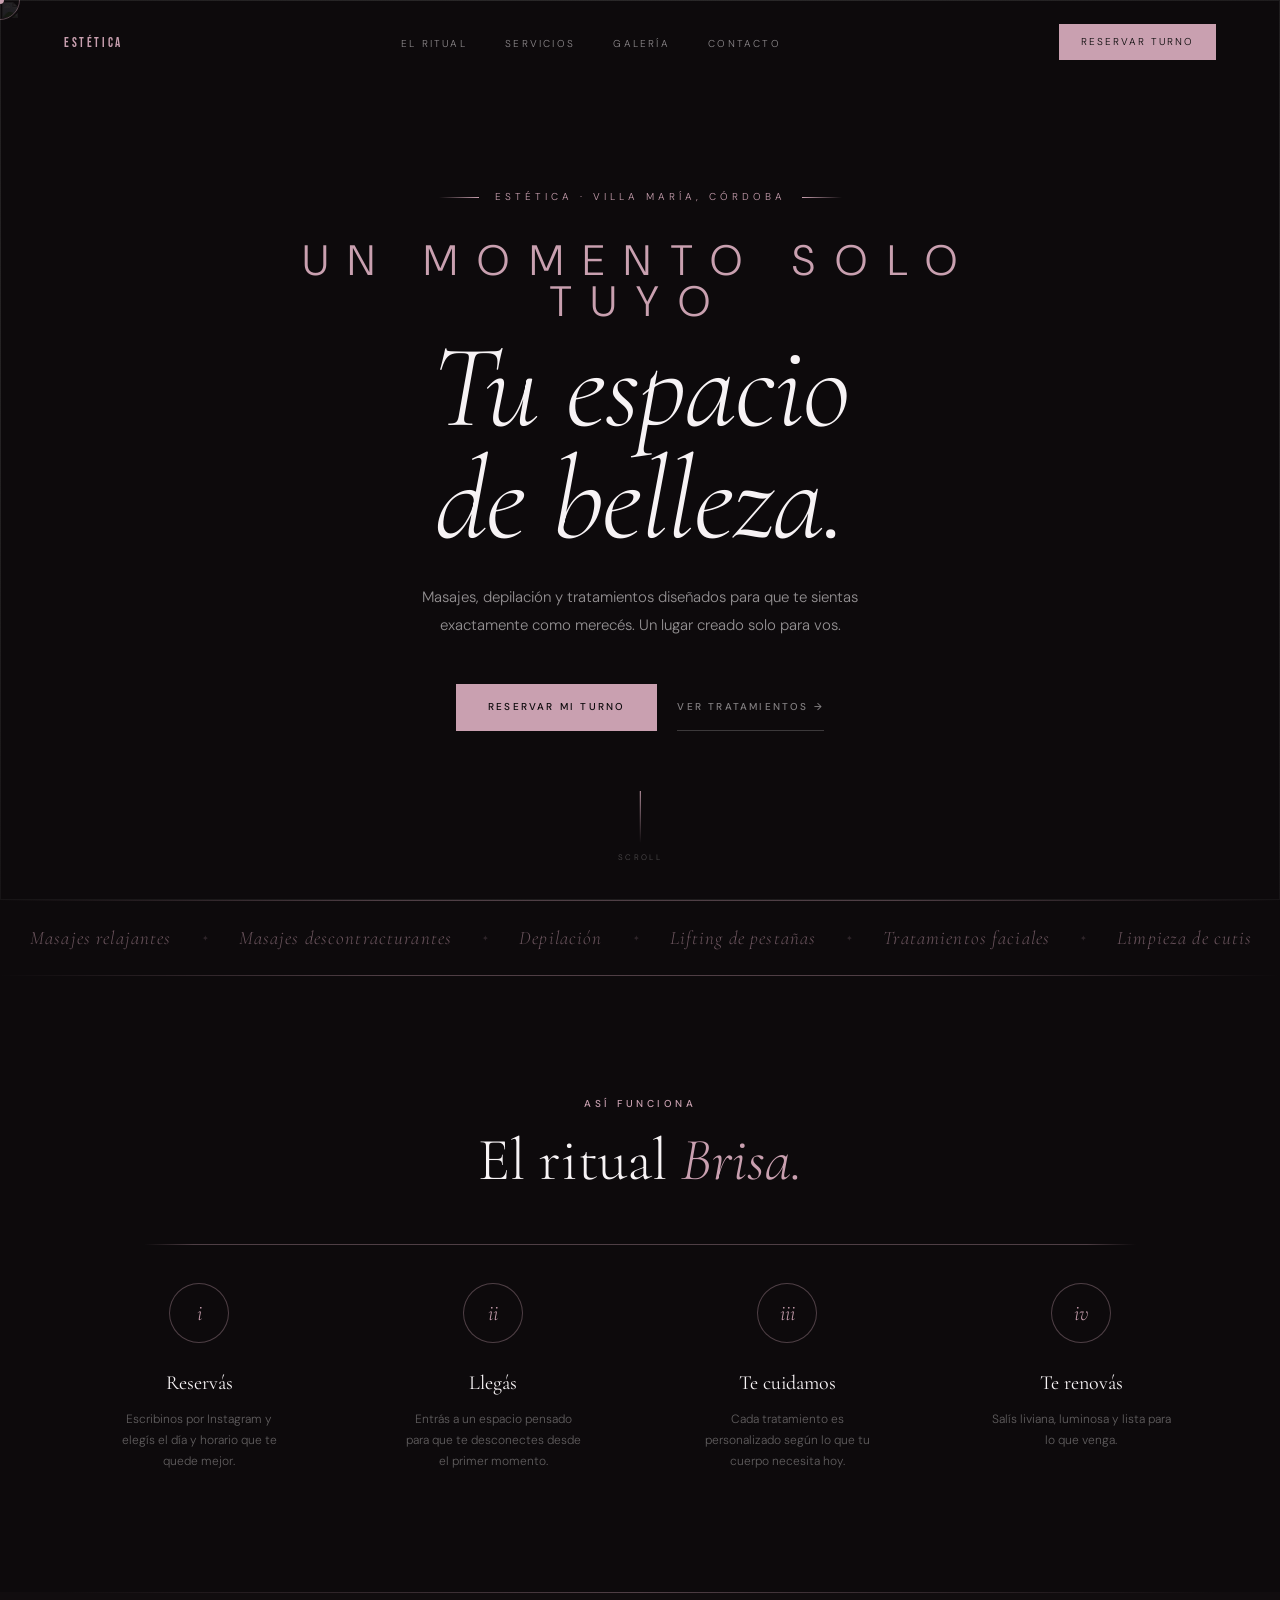
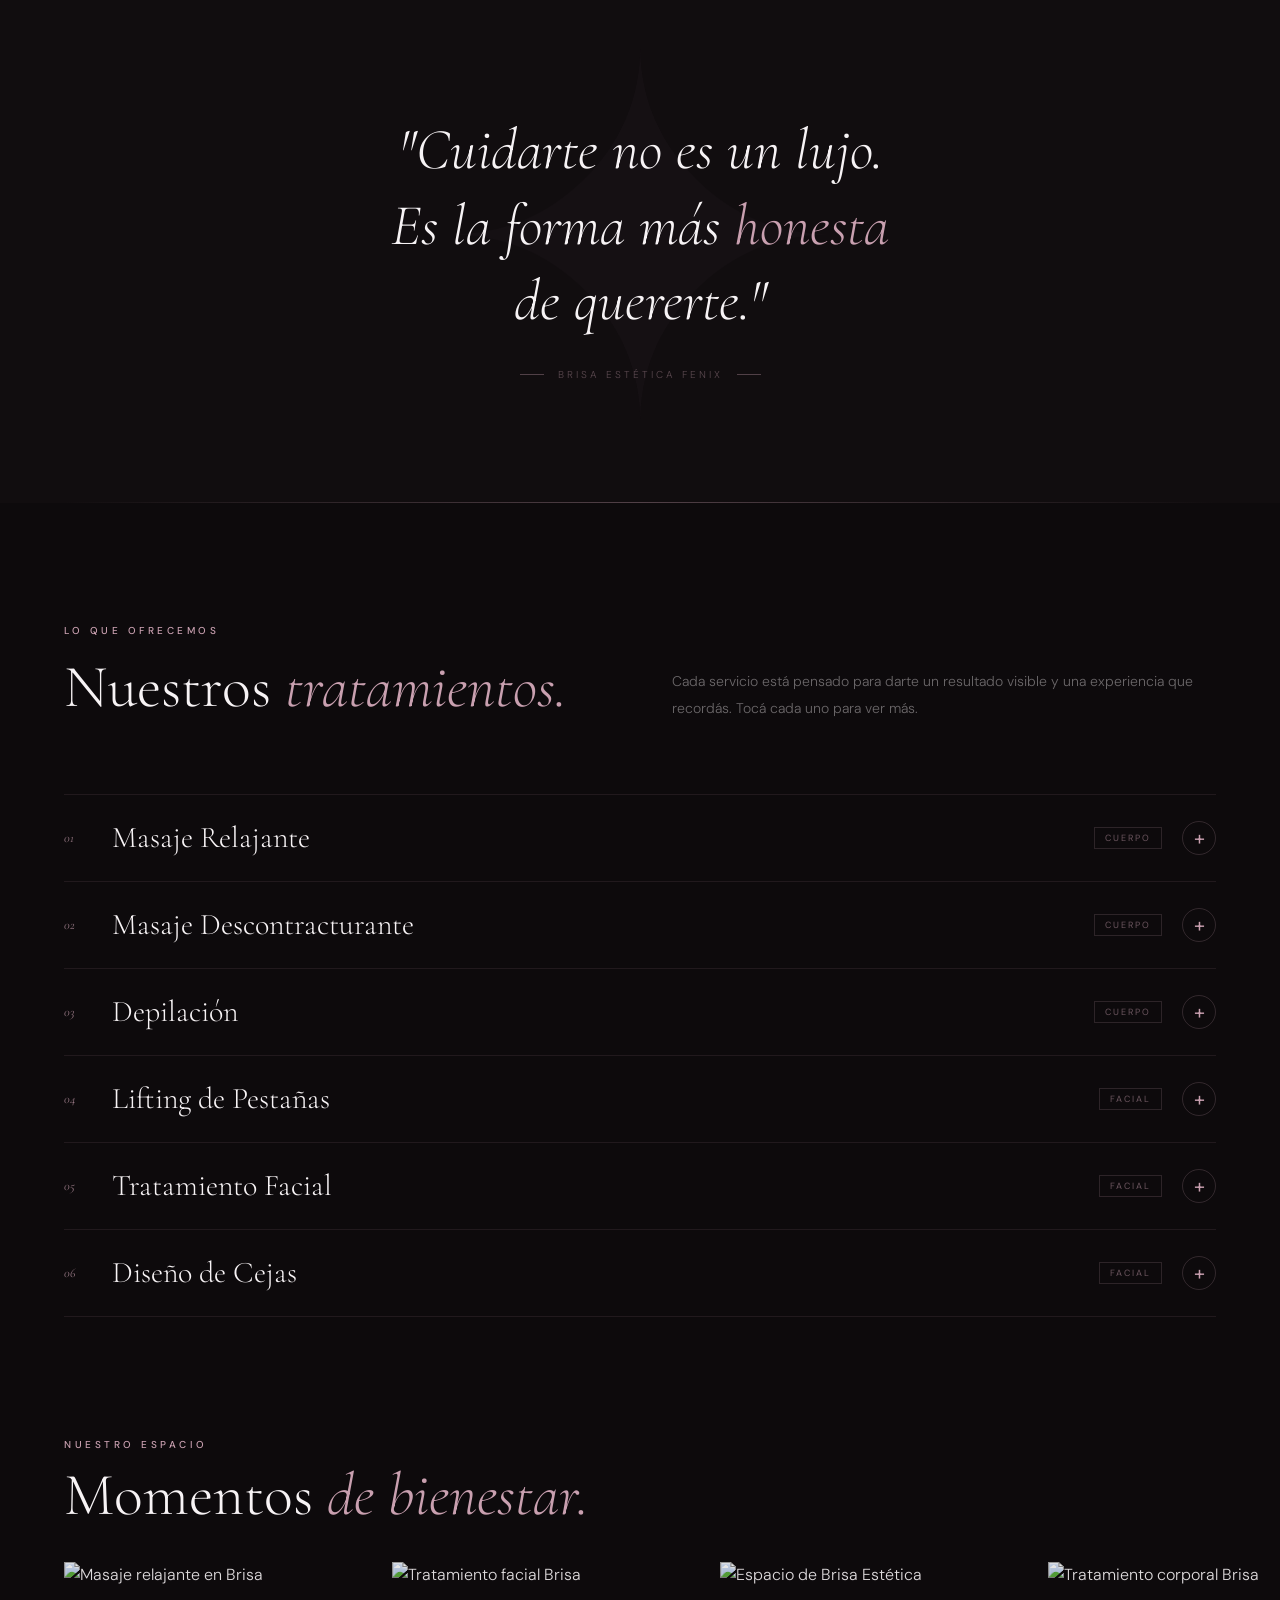
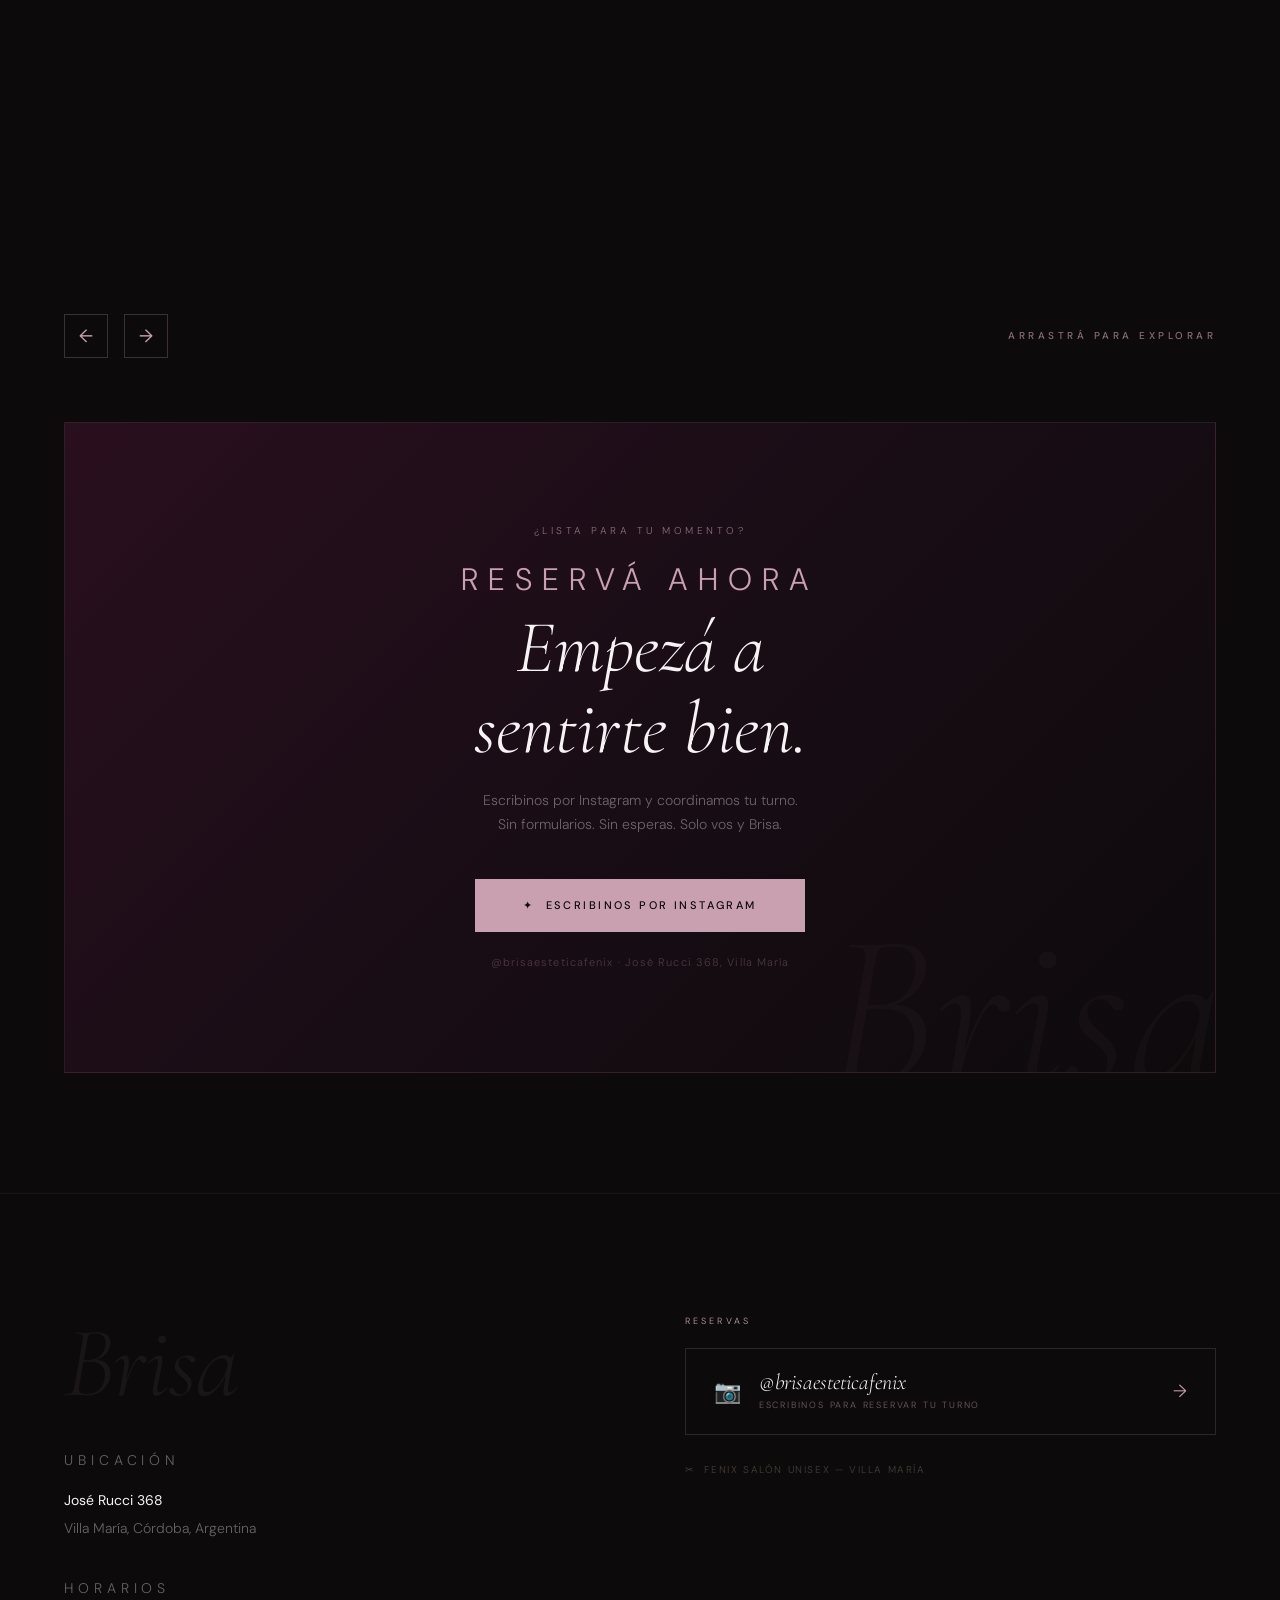
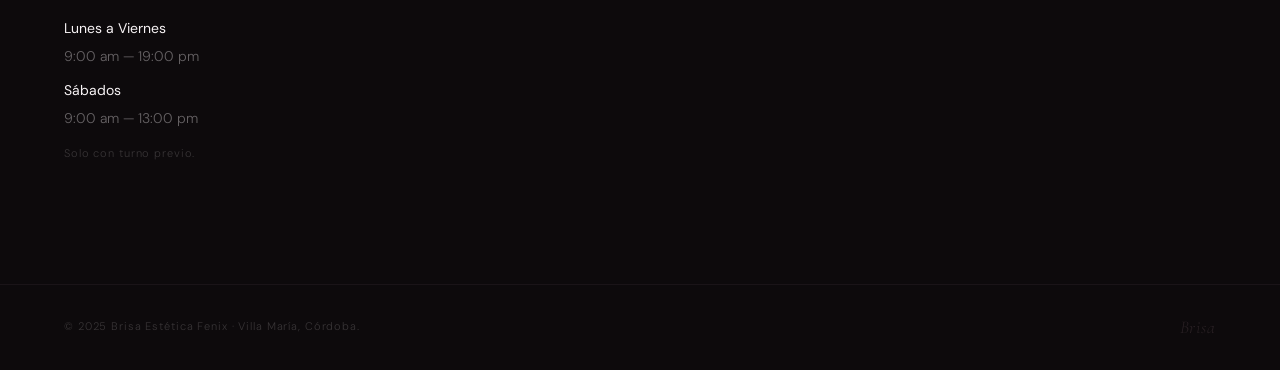
==== commit 7e9d5a28: "ocultando ando" ====
--- a/index.html
+++ b/index.html
@@ -788,8 +788,8 @@
     <nav class="nav" aria-label="Navegación principal">
 
       <a class="nav__logo" href="/" aria-label="Brisa Estética Fenix — Inicio">
-        Brisa
-        <span>ESTÉTICA FENIX</span>
+       <!-- Brisa -->
+        <span>ESTÉTICA <!-- FENIX --></span>
       </a>
 
       <ul class="nav__links" role="list">
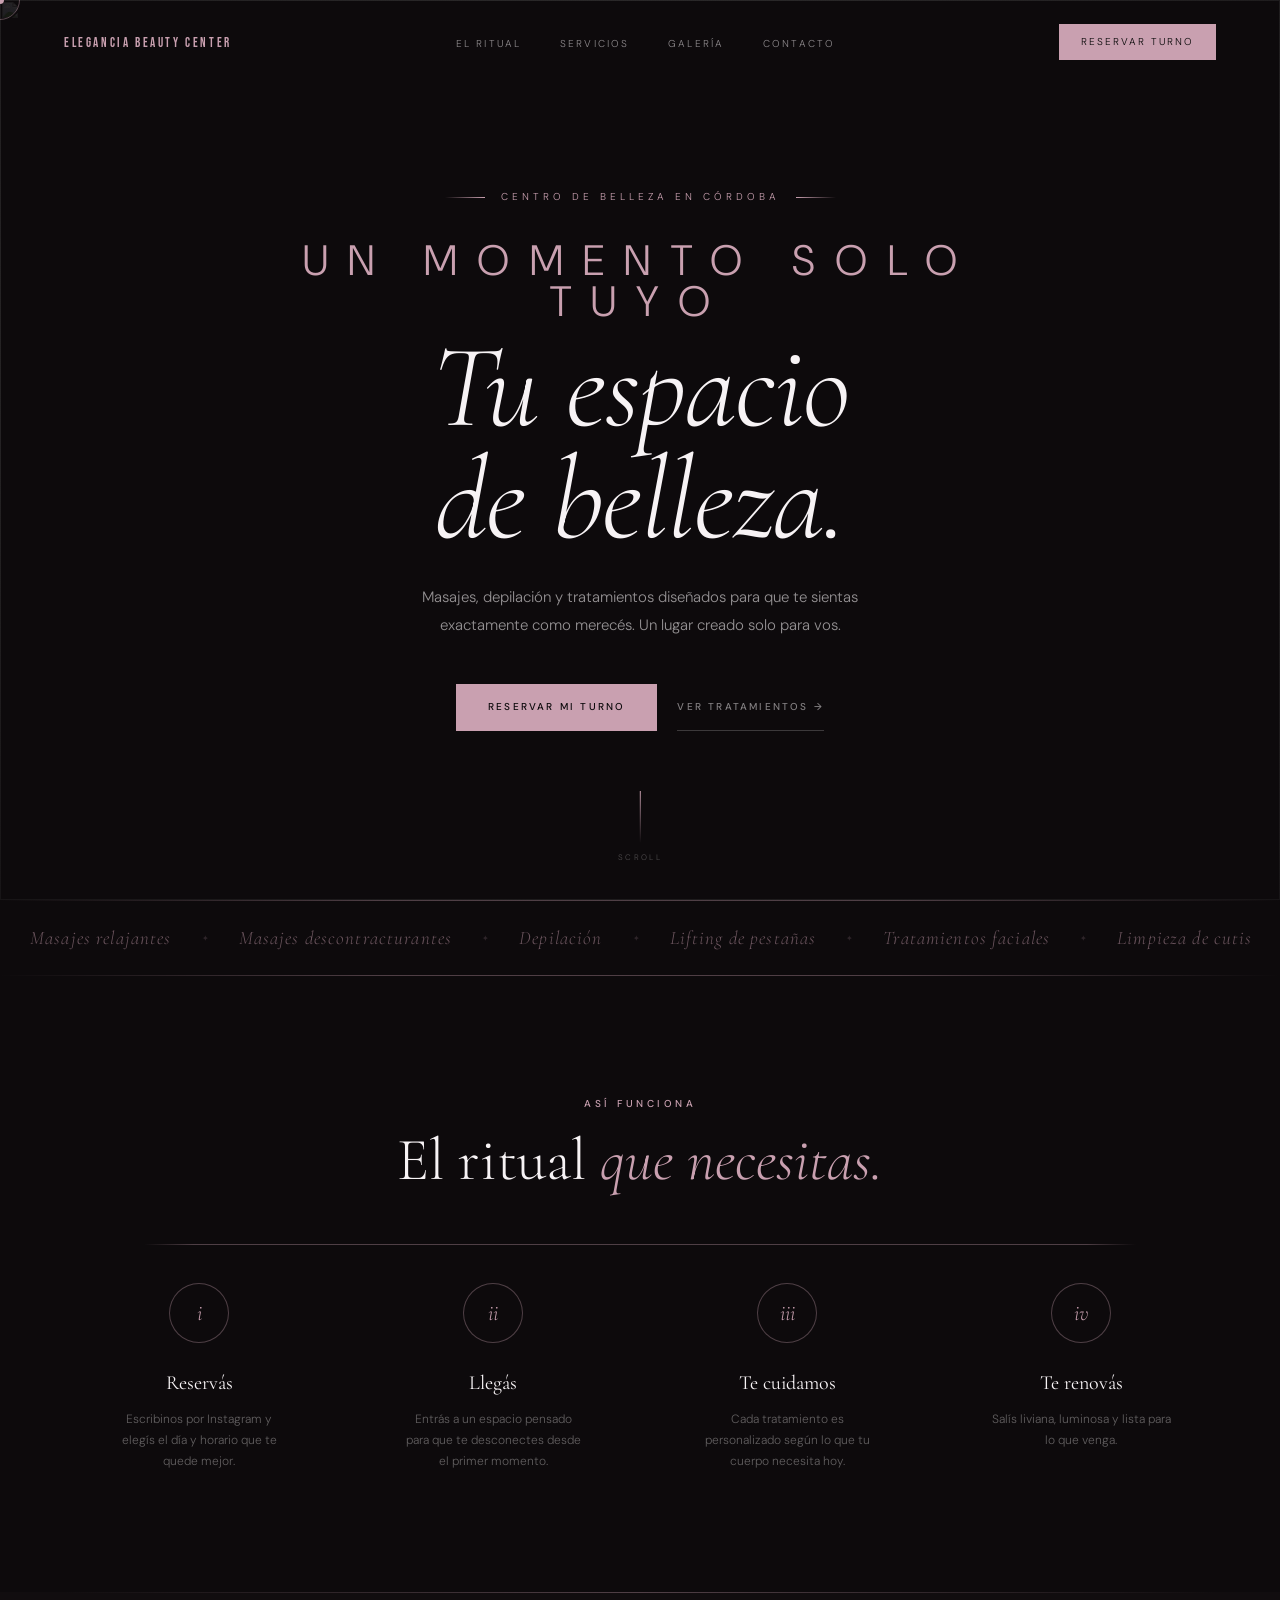
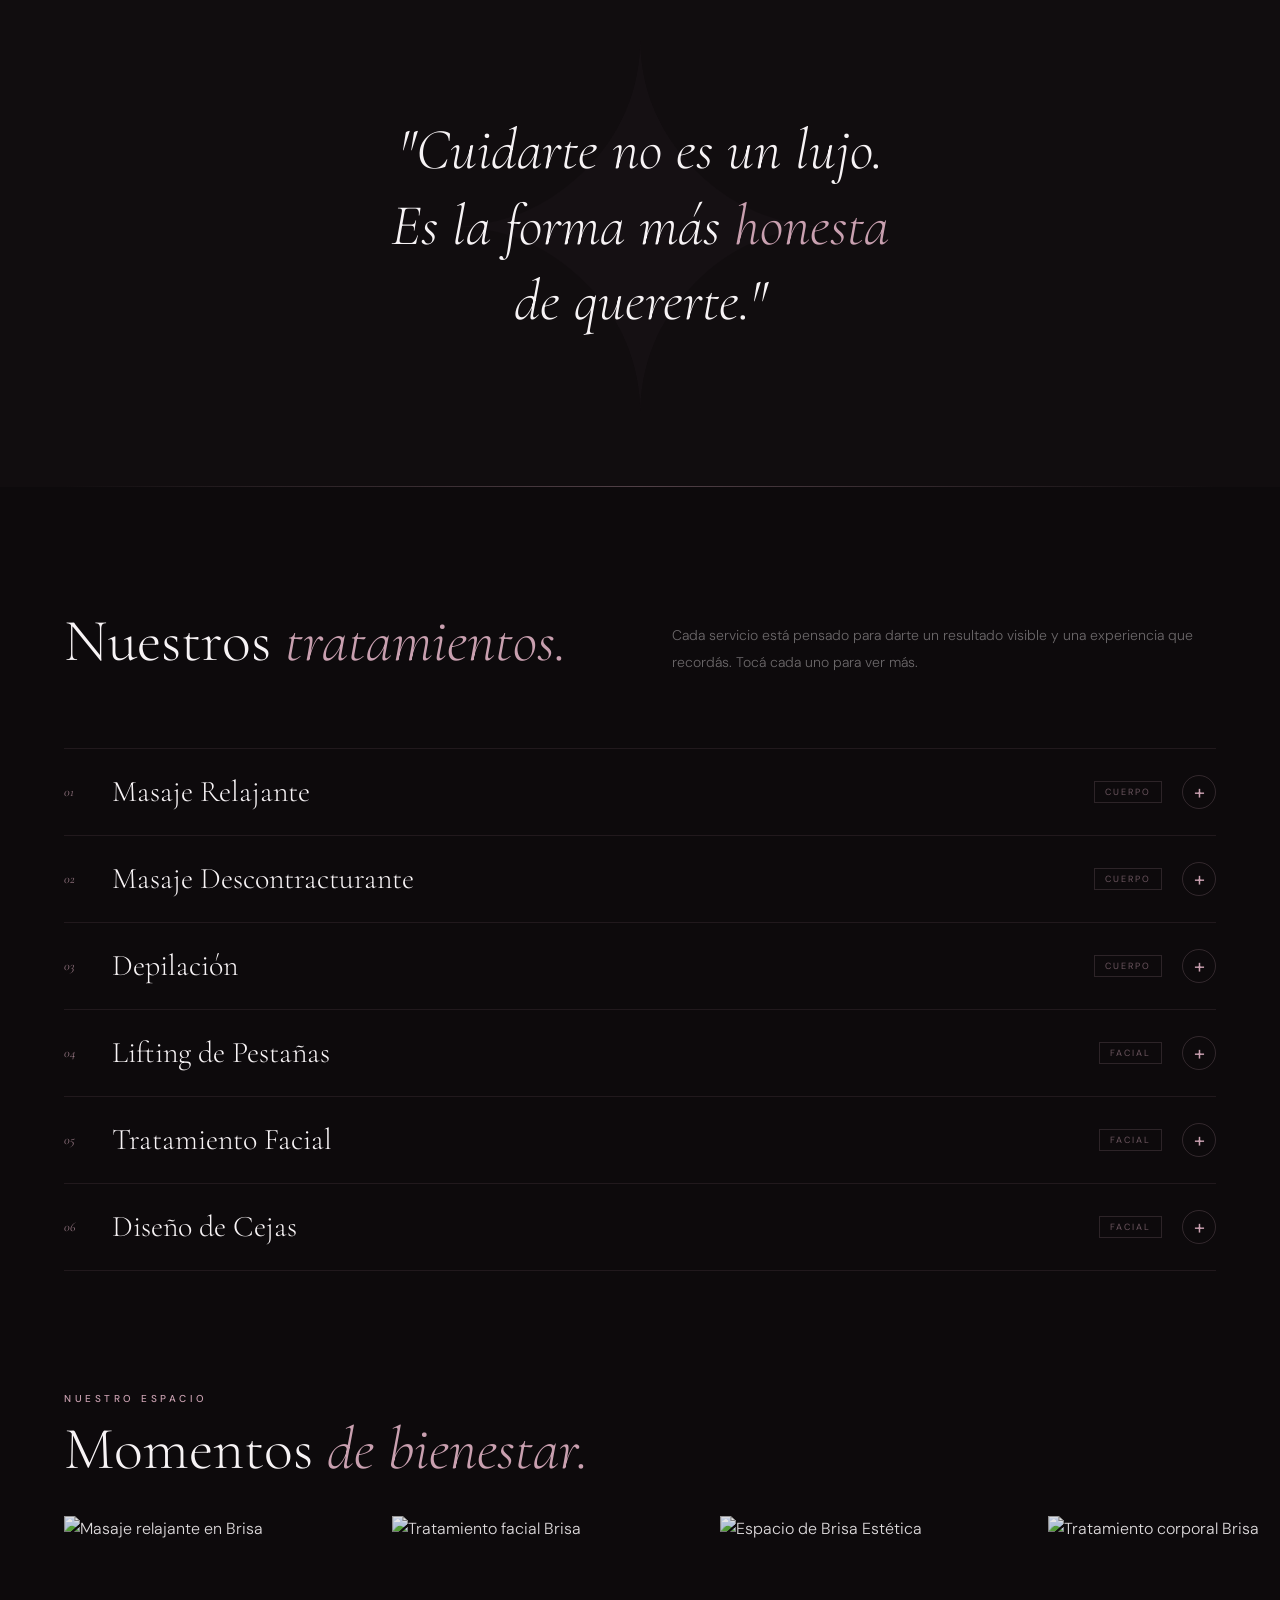
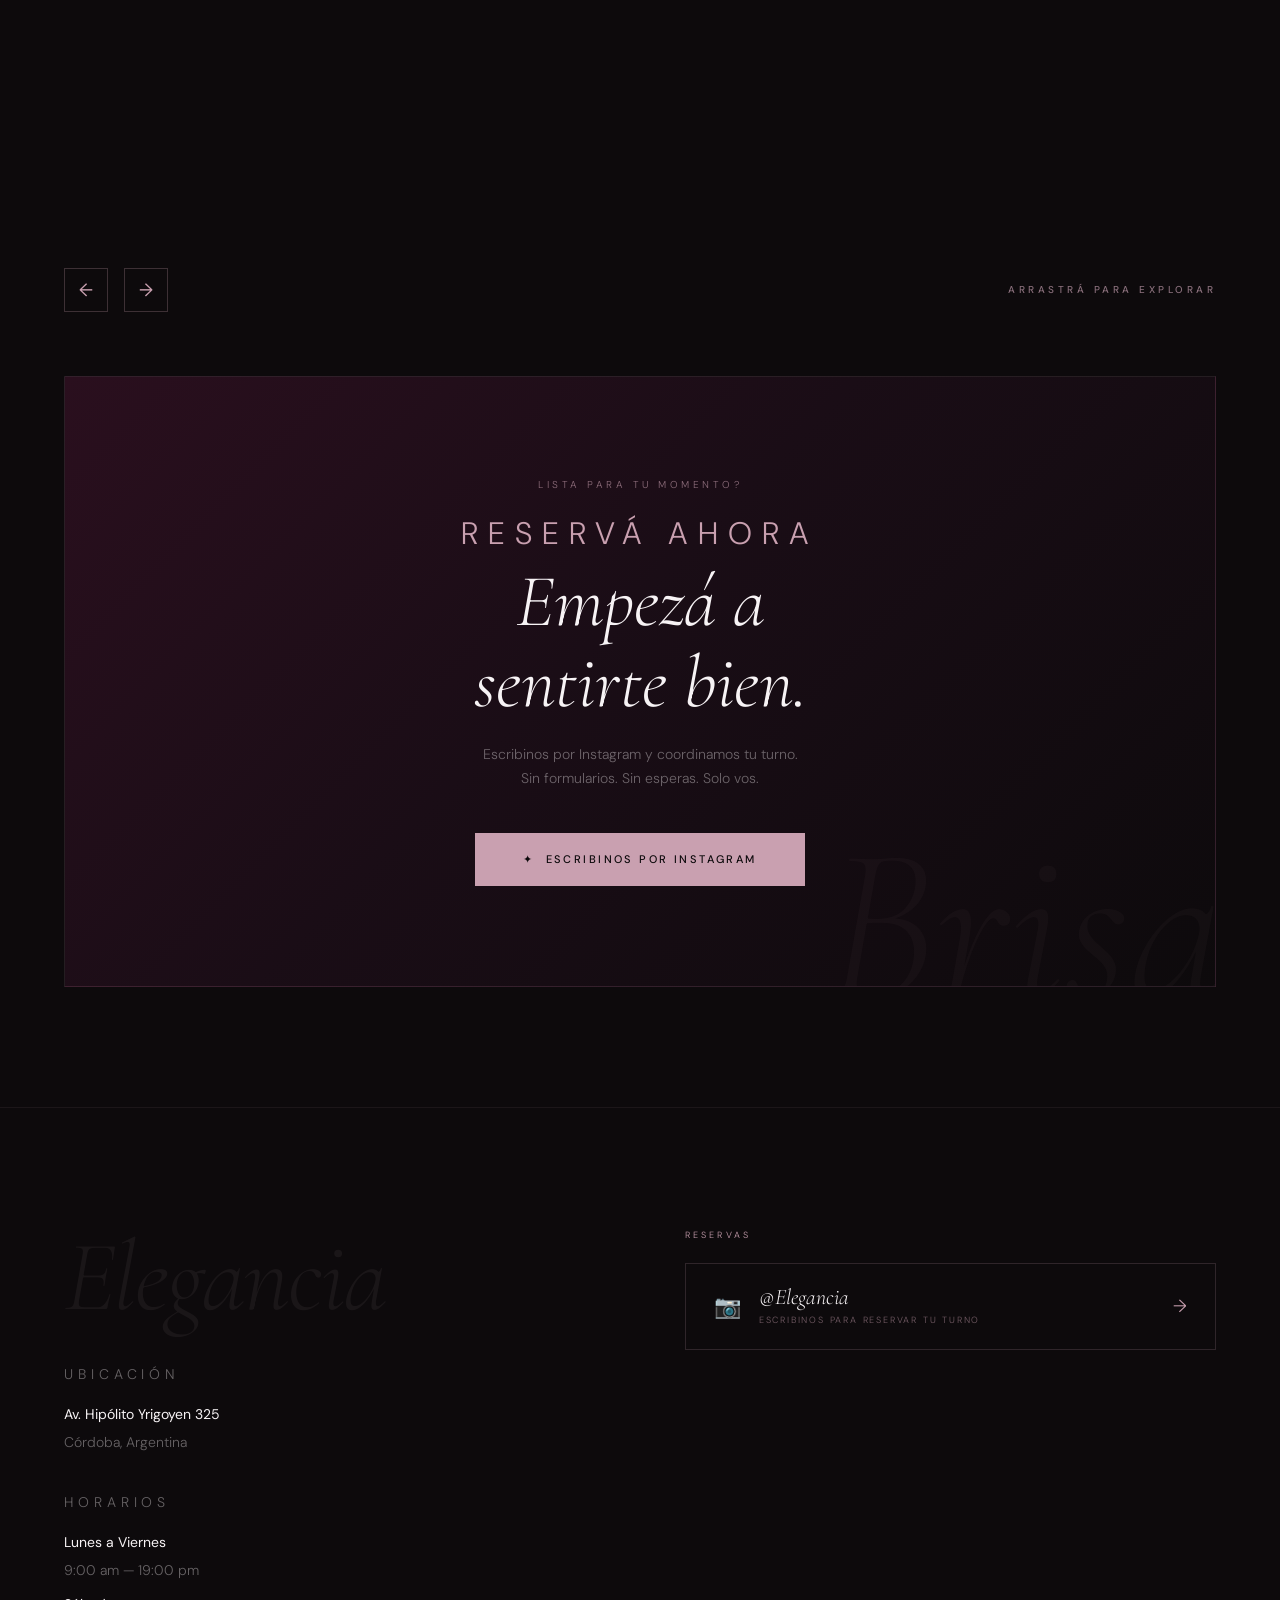
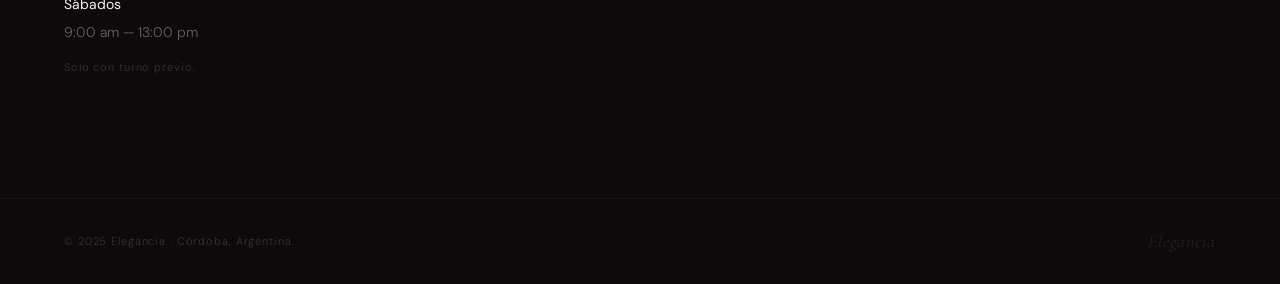
==== commit 453da423: "cambios" ====
--- a/index.html
+++ b/index.html
@@ -1,42 +1,42 @@
 <!DOCTYPE html>
 <html lang="es" dir="ltr">
 <head>
-  <meta charset="UTF-8" />
-  <meta name="viewport" content="width=device-width, initial-scale=1.0" />
-  <title>Brisa Estética Fenix | Masajes, Depilación & Tratamientos — Villa María, Córdoba</title>
-  <meta name="description" content="Brisa Estética Fenix: masajes, depilación, tratamientos faciales y corporales en Villa María, Córdoba. Tu espacio de bienestar y belleza. Reservá tu turno." />
-  <meta name="keywords"    content="estética Villa María, masajes Villa María, depilación Córdoba, tratamientos faciales, belleza femenina, Brisa estética, spa Villa María" />
-  <meta name="author"      content="Brisa Estética Fenix" />
+  <meta charset="UTF-8">
+  <meta name="viewport" content="width=device-width, initial-scale=1.0">
+  <title>Elegancia | Masajes, Depilación & Tratamientos — Córdoba</title>
+  <meta name="description" content="Elegancia: masajes, depilación, tratamientos faciales y corporales en Córdoba. Tu espacio de bienestar y belleza. Reservá tu turno." />
+  <meta name="keywords"    content="estética Córdoba, masajes Córdoba, depilación Córdoba, tratamientos faciales, belleza femenina, Elegancia, spa Córdoba" />
+  <meta name="author"      content="Elegancia" />
   <meta name="robots"      content="index, follow, max-image-preview:large" />
   <meta name="theme-color" content="#0d0a0c" />
   <meta name="color-scheme" content="dark" />
   <link rel="canonical"    href="https://brisaesteticafenix.com.ar/" />
 
-  <!-- Open Graph / WhatsApp -->
+
   <meta property="og:type"         content="website" />
   <meta property="og:url"          content="https://brisaesteticafenix.com.ar/" />
-  <meta property="og:title"        content="Brisa Estética Fenix | Tu espacio de bienestar" />
-  <meta property="og:description"  content="Masajes, depilación y tratamientos de belleza en Villa María, Córdoba. Reservá tu momento." />
+  <meta property="og:title"        content="Elegancia | Tu espacio de bienestar" />
+  <meta property="og:description"  content="Masajes, depilación y tratamientos de belleza en Córdoba. Reservá tu momento." />
   <meta property="og:image"        content="https://brisaesteticafenix.com.ar/og-image.jpg" />
-  <meta property="og:image:alt"    content="Brisa Estética Fenix — Villa María, Córdoba" />
+  <meta property="og:image:alt"    content="Elegancia — Córdoba" />
   <meta property="og:image:width"  content="1200" />
   <meta property="og:image:height" content="630" />
-  <meta property="og:site_name"    content="Brisa Estética Fenix" />
+  <meta property="og:site_name"    content="Elegancia" />
   <meta property="og:locale"       content="es_AR" />
 
-  <!-- Twitter Card -->
+
   <meta name="twitter:card"        content="summary_large_image" />
-  <meta name="twitter:title"       content="Brisa Estética Fenix | Masajes & Tratamientos" />
+  <meta name="twitter:title"       content="Elegancia | Masajes & Tratamientos" />
   <meta name="twitter:description" content="Tu espacio de bienestar en Villa María. Masajes, depilación, tratamientos faciales y más." />
   <meta name="twitter:image"       content="https://brisaesteticafenix.com.ar/og-image.jpg" />
-  <meta name="twitter:image:alt"   content="Brisa Estética Fenix" />
-
-  <!-- Schema.org -->
+  <meta name="twitter:image:alt"   content="Elegancia — Córdoba" />
+
+
   <script type="application/ld+json">
   {
     "@context": "https://schema.org",
     "@type": "BeautySalon",
-    "name": "Brisa Estética Fenix",
+    "name": "Elegancia",
     "url": "https://brisaesteticafenix.com.ar",
     "description": "Centro de estética femenina en Villa María, Córdoba. Masajes, depilación, tratamientos faciales y corporales.",
     "address": {
@@ -63,21 +63,9 @@
 
   <link rel="icon" href="data:image/svg+xml,<svg xmlns='http://www.w3.org/2000/svg' viewBox='0 0 100 100'><rect width='100' height='100' fill='%230d0a0c'/><text y='.9em' font-size='80' x='10' fill='%23c9a0b0'>✦</text></svg>" />
 
-  <!-- ══════════════════════════════════════════════════════
-       ESTILOS EXCLUSIVOS DE BRISA
-       Todo lo que diferencia esta web de Fenix Salón.
-       Complementa style.css sin pisarlo.
-  ══════════════════════════════════════════════════════ -->
   <style>
-
-    /* Fondo base con toque violáceo muy sutil */
     body { background-color: #0d0a0c; }
 
-    /* ══════════════════════════════════════════
-       HERO — Centrado vertical, imagen de fondo
-       DIFERENCIA CLAVE vs Fenix: no es split 50/50.
-       La imagen está detrás del texto, no al lado.
-    ══════════════════════════════════════════ */
     .b-hero {
       position: relative;
       min-height: 100dvh;
@@ -90,7 +78,6 @@
       padding: 120px var(--section-pad) 100px;
     }
 
-    /* Imagen de fondo full-screen */
     .b-hero__bg {
       position: absolute;
       inset: 0;
@@ -102,7 +89,7 @@
       object-position: center 30%;
       filter: brightness(0.42) saturate(0.65);
     }
-    /* Viñeta para leer el texto */
+
     .b-hero__bg::after {
       content: '';
       position: absolute;
@@ -112,14 +99,14 @@
         linear-gradient(to bottom, rgba(13,10,12,0.25) 0%, rgba(13,10,12,0.55) 100%);
     }
 
-    /* Contenido centrado encima */
+
     .b-hero__content {
       position: relative;
       z-index: 2;
       max-width: 780px;
     }
 
-    /* Eyebrow con líneas a los costados */
+
     .b-hero__eyebrow {
       display: flex;
       align-items: center;
@@ -142,7 +129,7 @@
       background: linear-gradient(to left, transparent, var(--color-accent));
     }
 
-    /* Título: Cormorant itálica enorme — MUY diferente a Fenix */
+
     .b-hero__title {
       font-family: var(--font-serif);
       font-style: italic;
@@ -153,7 +140,7 @@
       margin-bottom: 28px;
       letter-spacing: -0.01em;
     }
-    /* Línea en sans-serif chico dentro del título para contraste */
+
     .b-hero__title strong {
       font-family: var(--font-body);
       font-style: normal;
@@ -181,7 +168,7 @@
       flex-wrap: wrap;
     }
 
-    /* Indicador de scroll centrado */
+
     .b-hero__scroll {
       position: absolute;
       bottom: 36px;
@@ -209,19 +196,19 @@
       100% { opacity: 0; transform: scaleY(0.2); transform-origin: bottom; }
     }
 
-    /* ══════════════════════════════════════════
-       RITUAL — 4 pasos horizontales con línea
-       Sección exclusiva de Brisa, no existe en Fenix
-    ══════════════════════════════════════════ */
+
+
+
+
     .b-ritual {
       padding: var(--space-xl) var(--section-pad);
       position: relative;
     }
 
-    /* Línea que conecta los círculos */
+
     .b-ritual__connector {
       position: absolute;
-      /* Ajustado a la altura del centro de los círculos */
+
       top: calc(var(--space-xl) + 148px);
       left: calc(var(--section-pad) + 80px);
       right: calc(var(--section-pad) + 80px);
@@ -250,7 +237,7 @@
 
     .b-ritual__step { text-align: center; }
 
-    /* Círculo con número romano en itálica */
+
     .b-ritual__num {
       width: 60px; height: 60px;
       border: 1px solid var(--color-accent-line);
@@ -263,7 +250,7 @@
       font-style: italic;
       font-size: 22px;
       color: var(--color-accent);
-      /* Fondo sólido para tapar la línea horizontal */
+
       background: #0d0a0c;
       position: relative;
       z-index: 1;
@@ -291,10 +278,10 @@
       margin: 0 auto;
     }
 
-    /* ══════════════════════════════════════════
-       FRASE DESTACADA — Quote con tipografía grande
-       Exclusiva de Brisa. Rompe el ritmo visual.
-    ══════════════════════════════════════════ */
+
+
+
+
     .b-quote {
       padding: var(--space-xl) var(--section-pad);
       position: relative;
@@ -303,7 +290,7 @@
       background: #110d0f;
     }
 
-    /* Ornamento de fondo */
+
     .b-quote::before {
       content: '✦';
       position: absolute;
@@ -316,7 +303,7 @@
       user-select: none;
     }
 
-    /* Líneas arriba y abajo */
+
     .b-quote__line {
       position: absolute;
       left: var(--section-pad); right: var(--section-pad);
@@ -363,11 +350,11 @@
       background: var(--color-accent-line);
     }
 
-    /* ══════════════════════════════════════════
-       SERVICIOS — Acordeón expandible
-       DIFERENCIA CLAVE vs Fenix: no es una grilla de cards.
-       Cada servicio se abre al clickear mostrando más info.
-    ══════════════════════════════════════════ */
+
+
+
+
+
     .b-services {
       padding: var(--space-xl) var(--section-pad);
     }
@@ -386,7 +373,7 @@
       color: rgba(247,243,245,0.4);
     }
 
-    /* Lista del acordeón */
+
     .b-accordion {
       border-top: 1px solid rgba(201,160,176,0.1);
     }
@@ -395,7 +382,7 @@
       border-bottom: 1px solid rgba(201,160,176,0.1);
     }
 
-    /* Botón cabecera del item */
+
     .b-accordion__trigger {
       width: 100%;
       display: flex;
@@ -428,7 +415,7 @@
       line-height: 1;
     }
 
-    /* Tag de categoría — visible solo en desktop */
+
     .b-accordion__tag {
       font-size: 9px;
       letter-spacing: 0.22em;
@@ -441,7 +428,7 @@
     }
     @media (max-width: 540px) { .b-accordion__tag { display: none; } }
 
-    /* Ícono +/× */
+
     .b-accordion__icon {
       width: 34px; height: 34px;
       border: 1px solid rgba(201,160,176,0.2);
@@ -464,7 +451,7 @@
       border-color: var(--color-accent);
     }
 
-    /* Cuerpo expandible con transición de max-height */
+
     .b-accordion__body {
       max-height: 0;
       overflow: hidden;
@@ -474,7 +461,7 @@
       max-height: 320px;
     }
 
-    /* Contenido interno en dos columnas */
+
     .b-accordion__content {
       display: grid;
       grid-template-columns: 1fr 1fr;
@@ -514,22 +501,22 @@
       margin-top: 3px;
     }
 
-    /* ══════════════════════════════════════════
-       GALERÍA — Fotos cuadradas (vs portrait de Fenix)
-    ══════════════════════════════════════════ */
+
+
+
     .b-gallery .gallery__item {
       flex: 0 0 320px;
-      height: 320px; /* Cuadrado — distinto al 3/4 portrait de Fenix */
+      height: 320px;
     }
     @media (max-width: 600px) {
       .b-gallery .gallery__item { flex: 0 0 210px; height: 210px; }
     }
 
-    /* ══════════════════════════════════════════
-       CTA FINAL — Degradado rosa/malva oscuro
-       DIFERENCIA CLAVE vs Fenix: no es la banda blanca.
-       Aquí es un gradiente oscuro con partículas rosas.
-    ══════════════════════════════════════════ */
+
+
+
+
+
     .b-cta {
       margin: 0 var(--section-pad) var(--space-xl);
       position: relative;
@@ -539,7 +526,7 @@
       background: linear-gradient(135deg, #2a0f1e 0%, #1a0d16 45%, #0d0a0c 100%);
       border: 1px solid rgba(201,160,176,0.12);
     }
-    /* Texto decorativo de fondo */
+
     .b-cta::before {
       content: 'Brisa';
       position: absolute;
@@ -553,7 +540,7 @@
       user-select: none;
     }
 
-    /* Partículas flotantes */
+
     .b-cta__particles {
       position: absolute;
       inset: 0;
@@ -650,9 +637,9 @@
       color: rgba(201,160,176,0.3);
     }
 
-    /* ══════════════════════════════════════════
-       CONTACTO — 2 columnas anchas (vs 3 iguales de Fenix)
-    ══════════════════════════════════════════ */
+
+
+
     .b-contact {
       padding: var(--space-xl) var(--section-pad);
       display: grid;
@@ -701,7 +688,7 @@
       display: block;
     }
 
-    /* Botón de Instagram estilo card */
+
     .b-ig-btn {
       display: flex;
       align-items: center;
@@ -744,7 +731,7 @@
     }
     .b-ig-btn:hover .b-ig-btn__arrow { transform: translateX(4px); }
 
-    /* Link cruzado a Fenix */
+
     .b-fenix-link {
       display: inline-flex;
       align-items: center;
@@ -758,9 +745,9 @@
     .b-fenix-link:hover { color: rgba(201,185,154,0.65); }
     .b-fenix-link::before { content: '✂'; }
 
-    /* ══════════════════════════════════════════
-       RESPONSIVE
-    ══════════════════════════════════════════ */
+
+
+
     @media (max-width: 768px) {
       .b-services__header { grid-template-columns: 1fr; }
       .b-contact          { grid-template-columns: 1fr; gap: 48px; }
@@ -781,15 +768,11 @@
   <div class="cursor"          aria-hidden="true"></div>
   <div class="cursor-follower" aria-hidden="true"></div>
 
-  <!-- ════════════════════════════════════════════
-       NAVEGACIÓN
-  ════════════════════════════════════════════ -->
   <header role="banner">
     <nav class="nav" aria-label="Navegación principal">
 
       <a class="nav__logo" href="/" aria-label="Brisa Estética Fenix — Inicio">
-       <!-- Brisa -->
-        <span>ESTÉTICA <!-- FENIX --></span>
+        <span>Elegancia  Beauty Center</span>
       </a>
 
       <ul class="nav__links" role="list">
@@ -832,14 +815,8 @@
     </nav>
   </header>
 
-  <!-- ════════════════════════════════════════════
-       MAIN
-  ════════════════════════════════════════════ -->
   <main id="main-content" tabindex="-1">
-
-    <!-- ── HERO: imagen de fondo + texto centrado ── -->
     <section class="b-hero" aria-labelledby="hero-title">
-
       <div class="b-hero__bg" aria-hidden="true">
         <img src="https://images.unsplash.com/photo-1570172619644-dfd03ed5d881?w=1400&q=90"
              alt="" role="presentation"
@@ -849,7 +826,7 @@
 
       <div class="b-hero__content">
         <p class="b-hero__eyebrow" aria-label="Estética en Villa María, Córdoba">
-          Estética · Villa María, Córdoba
+          Centro de belleza en Córdoba
         </p>
 
         <h1 class="b-hero__title" id="hero-title">
@@ -864,7 +841,7 @@
 
         <div class="b-hero__cta">
           <a class="btn btn--accent"
-             href="https://www.instagram.com/brisaesteticafenix"
+             href="https://www.instagram.com"
              target="_blank" rel="noopener noreferrer"
              style="background:var(--color-accent); color:#0d0a0c"
              aria-label="Reservar turno por Instagram">
@@ -880,7 +857,7 @@
       </div>
     </section>
 
-    <!-- ── MARQUEE: itálica serif sobre negro, texto en rosa ── -->
+
     <div style="height:1px;background:linear-gradient(90deg,transparent,rgba(201,160,176,0.35) 30%,rgba(201,160,176,0.35) 70%,transparent);" aria-hidden="true"></div>
 
     <section aria-label="Nuestros tratamientos" style="background:#0d0a0c;overflow:hidden;padding:22px 0;">
@@ -908,7 +885,7 @@
         <span class="bti-w">Limpieza de cutis</span><span class="bti-s">✦</span>
         <span class="bti-w">Diseño de cejas</span><span class="bti-s">✦</span>
         <span class="bti-w">Tratamientos corporales</span><span class="bti-s">✦</span>
-        <!-- Segunda copia para loop -->
+
         <span class="bti-w">Masajes relajantes</span><span class="bti-s">✦</span>
         <span class="bti-w">Masajes descontracturantes</span><span class="bti-s">✦</span>
         <span class="bti-w">Depilación</span><span class="bti-s">✦</span>
@@ -922,14 +899,14 @@
 
     <div style="height:1px;background:linear-gradient(90deg,transparent,rgba(201,160,176,0.35) 30%,rgba(201,160,176,0.35) 70%,transparent);" aria-hidden="true"></div>
 
-    <!-- ── EL RITUAL: 4 pasos con línea conectora ── -->
+
     <section class="b-ritual" id="ritual" aria-labelledby="ritual-title">
       <div class="b-ritual__connector" aria-hidden="true"></div>
 
       <div class="b-ritual__header reveal">
         <p class="t-label" style="margin-bottom:14px">Así funciona</p>
         <h2 class="t-section" id="ritual-title">
-          El ritual <em class="t-italic">Brisa.</em>
+          El ritual <em class="t-italic">que necesitas.</em>
         </h2>
       </div>
 
@@ -957,8 +934,7 @@
       </div>
     </section>
 
-    <!-- ── FRASE DESTACADA ── -->
-    <section class="b-quote" aria-label="Filosofía de Brisa Estética">
+    <section class="b-quote" aria-label="Filosofía de estética">
       <div class="b-quote__line b-quote__line--top"   aria-hidden="true"></div>
       <div class="b-quote__line b-quote__line--bottom" aria-hidden="true"></div>
 
@@ -967,15 +943,12 @@
         Es la forma más <em>honesta</em><br/>
         de quererte."
       </blockquote>
-      <p class="b-quote__source reveal reveal--d1">Brisa Estética Fenix</p>
     </section>
 
-    <!-- ── SERVICIOS: acordeón ── -->
     <section class="b-services" id="servicios" aria-labelledby="services-title">
 
       <div class="b-services__header">
         <div>
-          <p class="t-label reveal" style="margin-bottom:14px">Lo que ofrecemos</p>
           <h2 class="t-section reveal reveal--d1" id="services-title">
             Nuestros <em class="t-italic">tratamientos.</em>
           </h2>
@@ -987,8 +960,6 @@
       </div>
 
       <div class="b-accordion reveal" role="list">
-
-        <!-- 01 -->
         <div class="b-accordion__item" role="listitem">
           <button class="b-accordion__trigger" aria-expanded="false" aria-controls="svc-1">
             <span class="b-accordion__num" aria-hidden="true">01</span>
@@ -1009,7 +980,7 @@
           </div>
         </div>
 
-        <!-- 02 -->
+
         <div class="b-accordion__item" role="listitem">
           <button class="b-accordion__trigger" aria-expanded="false" aria-controls="svc-2">
             <span class="b-accordion__num" aria-hidden="true">02</span>
@@ -1030,7 +1001,7 @@
           </div>
         </div>
 
-        <!-- 03 -->
+
         <div class="b-accordion__item" role="listitem">
           <button class="b-accordion__trigger" aria-expanded="false" aria-controls="svc-3">
             <span class="b-accordion__num" aria-hidden="true">03</span>
@@ -1050,7 +1021,7 @@
           </div>
         </div>
 
-        <!-- 04 -->
+
         <div class="b-accordion__item" role="listitem">
           <button class="b-accordion__trigger" aria-expanded="false" aria-controls="svc-4">
             <span class="b-accordion__num" aria-hidden="true">04</span>
@@ -1070,7 +1041,7 @@
           </div>
         </div>
 
-        <!-- 05 -->
+
         <div class="b-accordion__item" role="listitem">
           <button class="b-accordion__trigger" aria-expanded="false" aria-controls="svc-5">
             <span class="b-accordion__num" aria-hidden="true">05</span>
@@ -1091,7 +1062,7 @@
           </div>
         </div>
 
-        <!-- 06 -->
+
         <div class="b-accordion__item" role="listitem">
           <button class="b-accordion__trigger" aria-expanded="false" aria-controls="svc-6">
             <span class="b-accordion__num" aria-hidden="true">06</span>
@@ -1111,10 +1082,10 @@
           </div>
         </div>
 
-      </div><!-- /b-accordion -->
+      </div>
     </section>
 
-    <!-- ── GALERÍA: fotos cuadradas en color ── -->
+
     <section class="gallery b-gallery" id="galeria" aria-labelledby="gallery-title" style="padding-top:0">
       <div class="gallery__label">
         <p class="t-label reveal">Nuestro espacio</p>
@@ -1152,7 +1123,7 @@
             <img src="https://images.unsplash.com/photo-1596178060671-7a80dc8059ea?w=600&q=80" alt="Depilación en Brisa" width="320" height="320" loading="lazy" />
             <span class="gallery__caption" aria-hidden="true">Depilación</span>
           </div>
-          <!-- Duplicados para loop seamless -->
+
           <div class="gallery__item" aria-hidden="true"><img src="https://images.unsplash.com/photo-1570172619644-dfd03ed5d881?w=600&q=80" alt="" width="320" height="320" loading="lazy" /></div>
           <div class="gallery__item" aria-hidden="true"><img src="https://images.unsplash.com/photo-1616394584738-fc6e612e71b9?w=600&q=80" alt="" width="320" height="320" loading="lazy" /></div>
           <div class="gallery__item" aria-hidden="true"><img src="https://images.unsplash.com/photo-1519415943484-9fa1873496d4?w=600&q=80" alt="" width="320" height="320" loading="lazy" /></div>
@@ -1169,7 +1140,7 @@
       </div>
     </section>
 
-    <!-- ── CTA FINAL: degradado rosa/malva con partículas ── -->
+
     <section aria-label="Reservar turno en Brisa">
       <div class="b-cta reveal">
         <div class="b-cta__particles" aria-hidden="true">
@@ -1181,38 +1152,37 @@
           <span class="b-cta__particle"></span>
         </div>
         <div class="b-cta__content">
-          <p class="b-cta__eyebrow">¿Lista para tu momento?</p>
+          <p class="b-cta__eyebrow">Lista para tu momento?</p>
           <h2 class="b-cta__title">
             <span>Reservá ahora</span>
             Empezá a<br/>sentirte bien.
           </h2>
           <p class="b-cta__sub">
             Escribinos por Instagram y coordinamos tu turno.<br/>
-            Sin formularios. Sin esperas. Solo vos y Brisa.
+            Sin formularios. Sin esperas. Solo vos.
           </p>
           <a class="b-cta__btn"
-             href="https://www.instagram.com/brisaesteticafenix"
+             href="https://www.instagram.com/"
              target="_blank" rel="noopener noreferrer"
-             aria-label="Reservar turno por Instagram de Brisa">
+             aria-label="Reservar turno por Instagram de Elegancia">
             ✦ &nbsp;Escribinos por Instagram
           </a>
-          <p class="b-cta__note">@brisaesteticafenix · José Rucci 368, Villa María</p>
         </div>
       </div>
     </section>
 
-    <!-- ── CONTACTO: 2 columnas anchas ── -->
+
     <section class="b-contact" id="contacto" aria-labelledby="contact-title">
       <h2 class="sr-only" id="contact-title">Información de contacto</h2>
 
       <div class="reveal">
-        <div class="b-contact__big-text" aria-hidden="true">Brisa</div>
+        <div class="b-contact__big-text" aria-hidden="true">Elegancia</div>
         <div class="b-contact__info">
           <div class="b-contact__block">
             <p class="b-contact__block-title">Ubicación</p>
             <address>
-              <strong>José Rucci 368</strong>
-              Villa María, Córdoba, Argentina
+              <strong>Av. Hipólito Yrigoyen 325</strong>
+              Córdoba, Argentina
             </address>
           </div>
           <div class="b-contact__block">
@@ -1228,48 +1198,41 @@
         <p class="b-contact__block-title" style="margin-bottom:20px">Reservas</p>
 
         <a class="b-ig-btn"
-           href="https://www.instagram.com/brisaesteticafenix"
+           href="https://www.instagram.com/"
            target="_blank" rel="noopener noreferrer"
-           aria-label="Ir al Instagram de Brisa para reservar turno">
+           aria-label="Ir al Instagram de Elegancia para reservar turno">
           <span class="b-ig-btn__icon" aria-hidden="true">📷</span>
           <span class="b-ig-btn__text">
-            <span class="b-ig-btn__handle">@brisaesteticafenix</span>
+            <span class="b-ig-btn__handle">@Elegancia</span>
             <span class="b-ig-btn__sub">Escribinos para reservar tu turno</span>
           </span>
           <span class="b-ig-btn__arrow" aria-hidden="true">→</span>
         </a>
-
-        <a class="b-fenix-link"
-           href="https://fenixsalonunisex.com.ar"
-           target="_blank" rel="noopener noreferrer"
-           aria-label="Visitar Fenix Salón Unisex">
-          Fenix Salón Unisex — Villa María
-        </a>
       </div>
     </section>
 
   </main>
 
-  <!-- ── FOOTER ── -->
+
   <footer class="footer" role="contentinfo" style="border-top:1px solid rgba(201,160,176,0.07)">
-    <p class="footer__copy">© 2025 Brisa Estética Fenix · Villa María, Córdoba.</p>
-    <span class="footer__logo">Brisa</span>
+    <p class="footer__copy">© 2025 Elegancia · Córdoba, Argentina.</p>
+    <span class="footer__logo">Elegancia</span>
   </footer>
 
   <script src="main.js" defer></script>
 
-  <!-- Acordeón: script autocontenido -->
+
   <script>
     document.querySelectorAll('.b-accordion__trigger').forEach(trigger => {
       trigger.addEventListener('click', () => {
         const item   = trigger.closest('.b-accordion__item');
         const isOpen = item.classList.contains('is-open');
-        /* Cerrar todos */
+
         document.querySelectorAll('.b-accordion__item').forEach(i => {
           i.classList.remove('is-open');
           i.querySelector('.b-accordion__trigger').setAttribute('aria-expanded','false');
         });
-        /* Abrir el clickeado si estaba cerrado */
+
         if (!isOpen) {
           item.classList.add('is-open');
           trigger.setAttribute('aria-expanded','true');
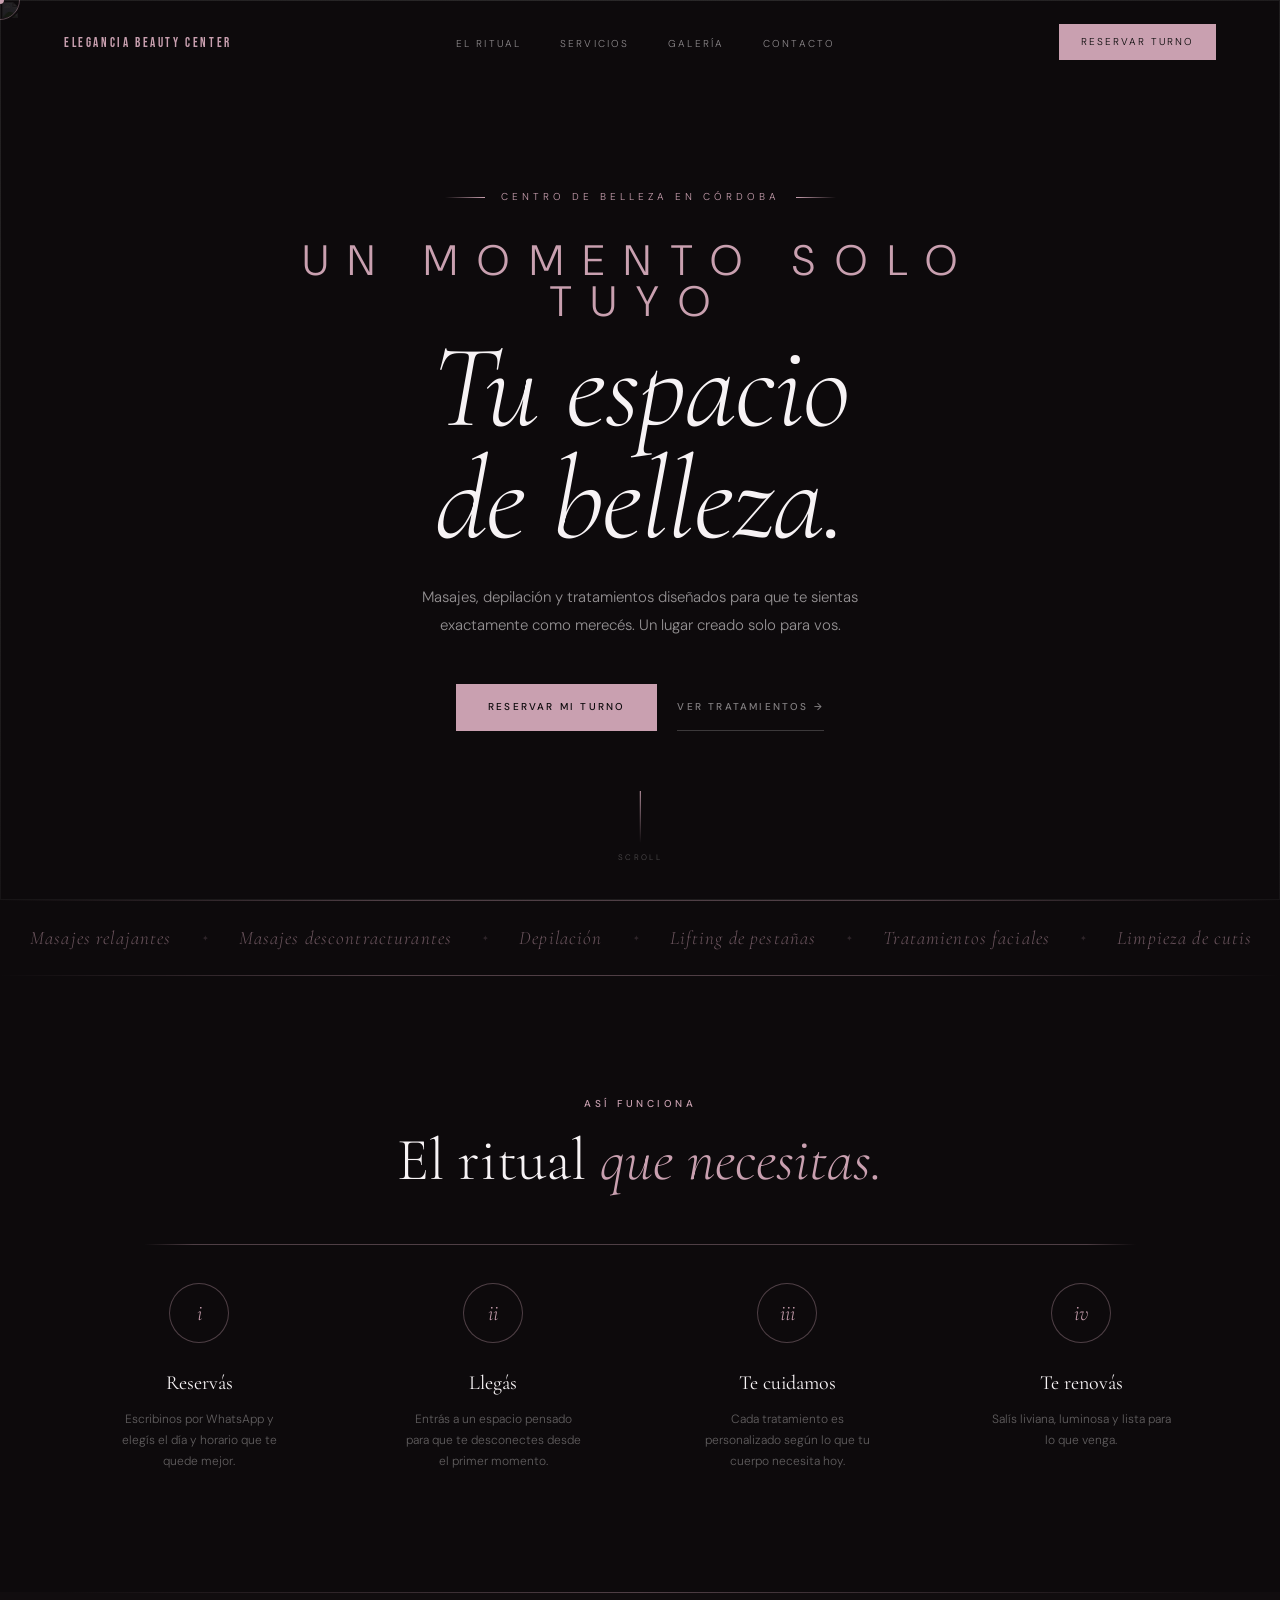
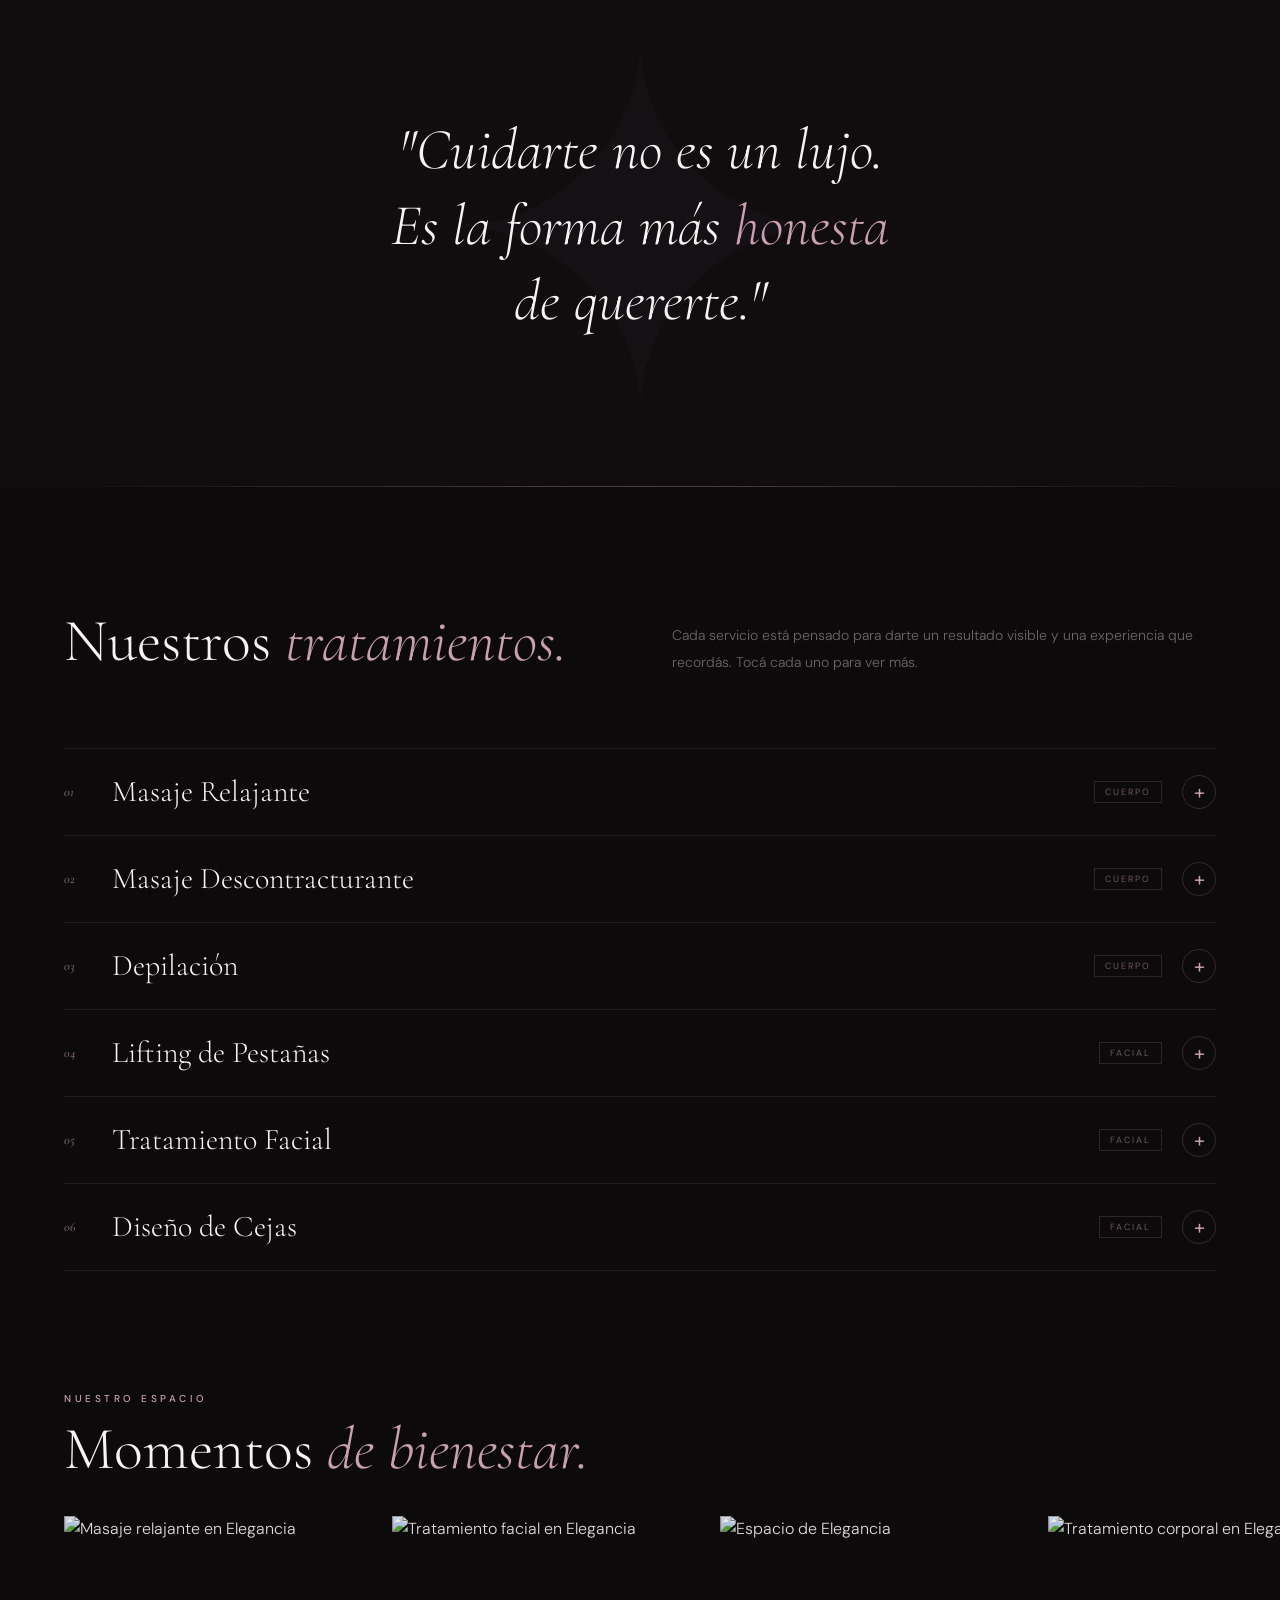
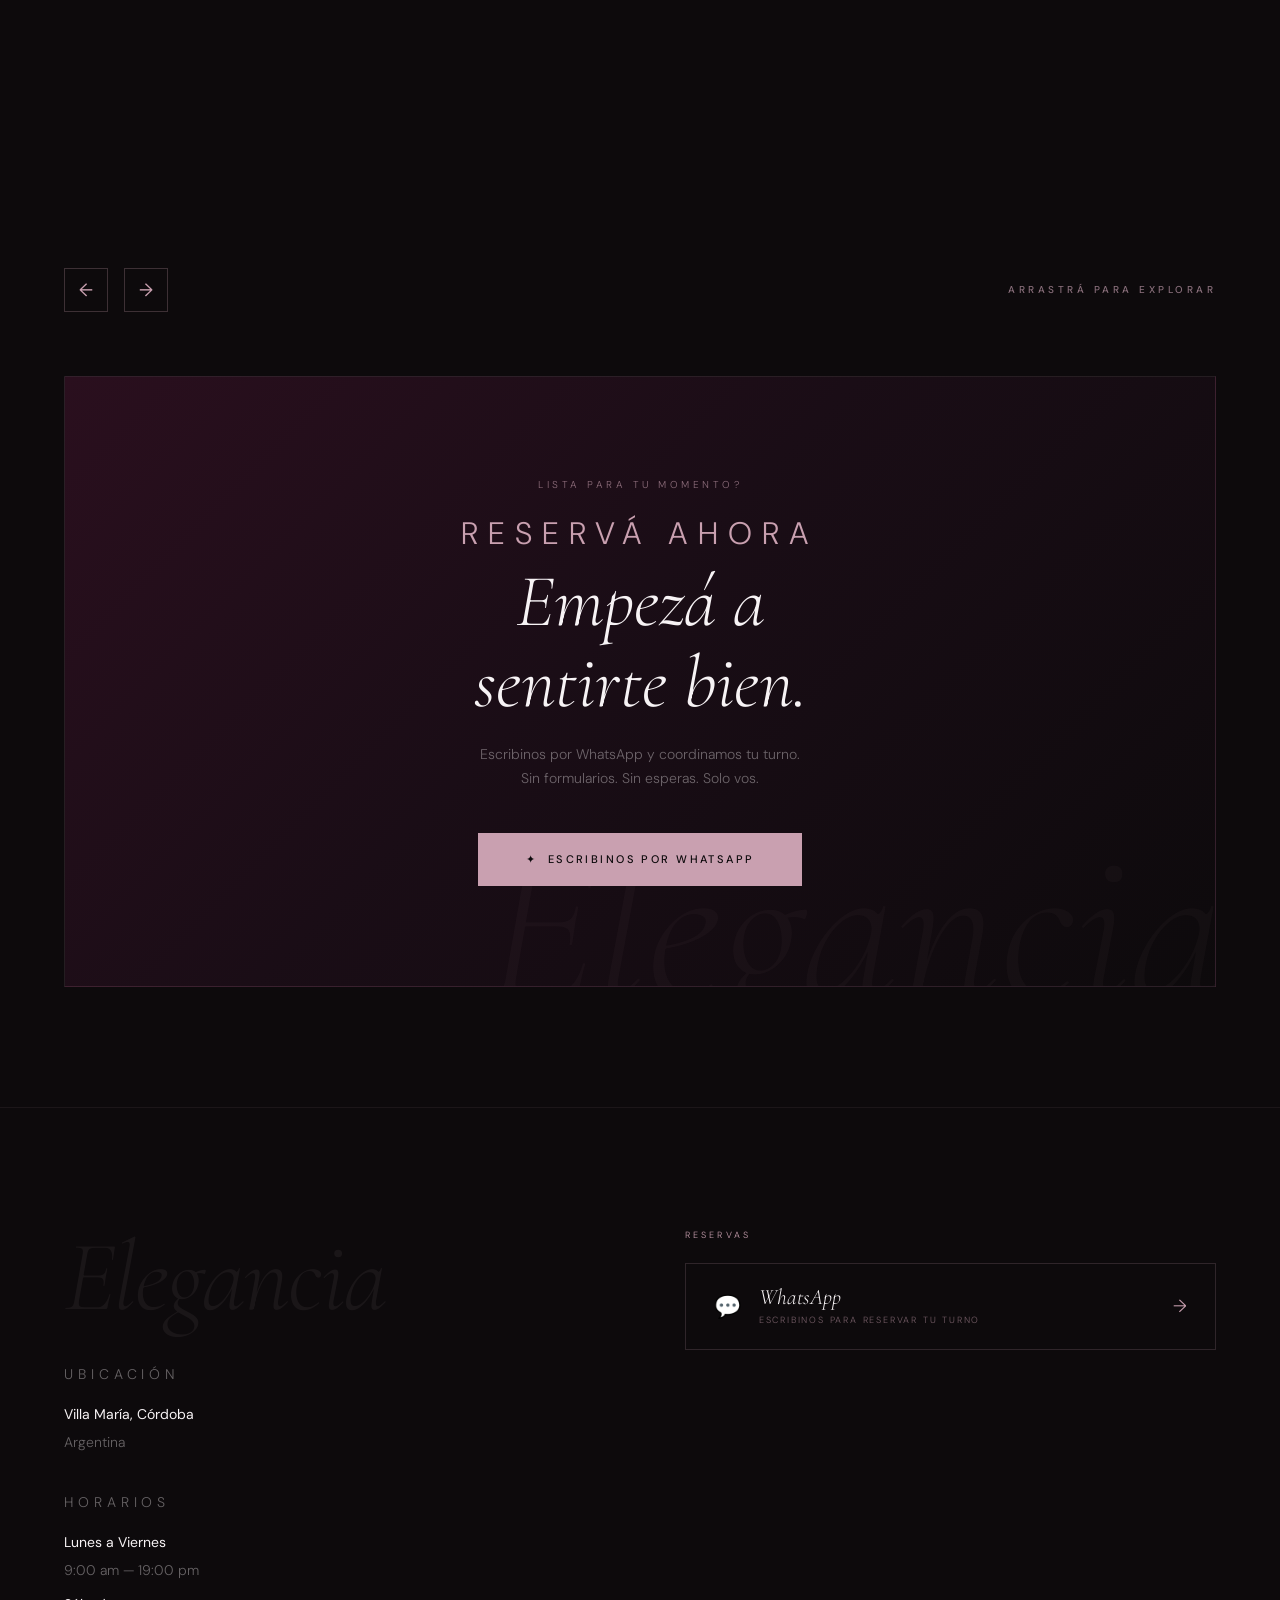
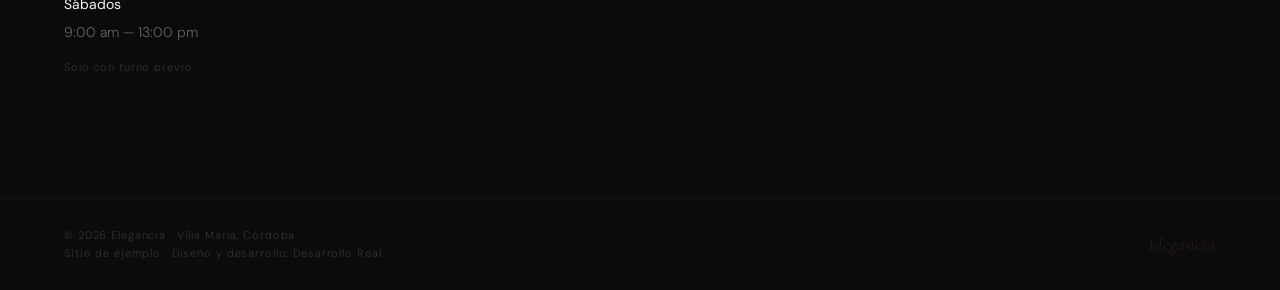
==== commit 4a4be715: "Limpieza de demo: noindex, sin datos reales, contacto por WhatsApp y firma - noindex/nofollow, canon" ====
--- a/index.html
+++ b/index.html
@@ -6,18 +6,18 @@
   <title>Elegancia | Masajes, Depilación & Tratamientos — Córdoba</title>
   <meta name="description" content="Elegancia: masajes, depilación, tratamientos faciales y corporales en Córdoba. Tu espacio de bienestar y belleza. Reservá tu turno." />
   <meta name="keywords"    content="estética Córdoba, masajes Córdoba, depilación Córdoba, tratamientos faciales, belleza femenina, Elegancia, spa Córdoba" />
-  <meta name="author"      content="Elegancia" />
-  <meta name="robots"      content="index, follow, max-image-preview:large" />
+  <meta name="author" content="Desarrollo Real">
+  <meta name="robots" content="noindex, nofollow">
   <meta name="theme-color" content="#0d0a0c" />
   <meta name="color-scheme" content="dark" />
-  <link rel="canonical"    href="https://brisaesteticafenix.com.ar/" />
+  <link rel="canonical" href="https://brisa-web.vercel.app/">
 
 
   <meta property="og:type"         content="website" />
-  <meta property="og:url"          content="https://brisaesteticafenix.com.ar/" />
+  <meta property="og:url"          content="https://brisa-web.vercel.app/" />
   <meta property="og:title"        content="Elegancia | Tu espacio de bienestar" />
   <meta property="og:description"  content="Masajes, depilación y tratamientos de belleza en Córdoba. Reservá tu momento." />
-  <meta property="og:image"        content="https://brisaesteticafenix.com.ar/og-image.jpg" />
+  <meta property="og:image"        content="https://images.unsplash.com/photo-1570172619644-dfd03ed5d881?auto=format&fit=crop&w=1200&h=630&q=75" />
   <meta property="og:image:alt"    content="Elegancia — Córdoba" />
   <meta property="og:image:width"  content="1200" />
   <meta property="og:image:height" content="630" />
@@ -28,33 +28,8 @@
   <meta name="twitter:card"        content="summary_large_image" />
   <meta name="twitter:title"       content="Elegancia | Masajes & Tratamientos" />
   <meta name="twitter:description" content="Tu espacio de bienestar en Villa María. Masajes, depilación, tratamientos faciales y más." />
-  <meta name="twitter:image"       content="https://brisaesteticafenix.com.ar/og-image.jpg" />
+  <meta name="twitter:image"       content="https://images.unsplash.com/photo-1570172619644-dfd03ed5d881?auto=format&fit=crop&w=1200&h=630&q=75" />
   <meta name="twitter:image:alt"   content="Elegancia — Córdoba" />
-
-
-  <script type="application/ld+json">
-  {
-    "@context": "https://schema.org",
-    "@type": "BeautySalon",
-    "name": "Elegancia",
-    "url": "https://brisaesteticafenix.com.ar",
-    "description": "Centro de estética femenina en Villa María, Córdoba. Masajes, depilación, tratamientos faciales y corporales.",
-    "address": {
-      "@type": "PostalAddress",
-      "streetAddress": "Colombia 413",
-      "addressLocality": "Villa María",
-      "addressRegion": "Córdoba",
-      "addressCountry": "AR"
-    },
-    "sameAs": ["https://www.instagram.com/brisaesteticafenix"],
-    "priceRange": "$$",
-    "parentOrganization": {
-      "@type": "Organization",
-      "name": "Fenix Salón Unisex",
-      "url": "https://fenixsalonunisex.com.ar"
-    }
-  }
-  </script>
 
   <link rel="preconnect" href="https://fonts.googleapis.com" />
   <link rel="preconnect" href="https://fonts.gstatic.com" crossorigin />
@@ -528,7 +503,7 @@
     }
 
     .b-cta::before {
-      content: 'Brisa';
+      content: 'Elegancia';
       position: absolute;
       bottom: -50px; right: -10px;
       font-family: var(--font-serif);
@@ -771,7 +746,7 @@
   <header role="banner">
     <nav class="nav" aria-label="Navegación principal">
 
-      <a class="nav__logo" href="/" aria-label="Brisa Estética Fenix — Inicio">
+      <a class="nav__logo" href="/" aria-label="Elegancia Beauty Center — Inicio">
         <span>Elegancia  Beauty Center</span>
       </a>
 
@@ -783,9 +758,9 @@
       </ul>
 
       <a class="nav__cta"
-         href="https://www.instagram.com/brisaesteticafenix"
+         href="https://wa.me/message/TJECHDF7XOJWA1"
          target="_blank" rel="noopener noreferrer"
-         aria-label="Reservar turno por Instagram">
+         aria-label="Reservar turno por WhatsApp">
         Reservar turno
       </a>
 
@@ -805,7 +780,7 @@
         <li><a class="nav__link" href="#contacto">Contacto</a></li>
         <li>
           <a class="btn btn--accent"
-             href="https://www.instagram.com/brisaesteticafenix"
+             href="https://wa.me/message/TJECHDF7XOJWA1"
              target="_blank" rel="noopener noreferrer"
              style="margin-top:16px">
             Reservar turno
@@ -841,10 +816,10 @@
 
         <div class="b-hero__cta">
           <a class="btn btn--accent"
-             href="https://www.instagram.com"
+             href="https://wa.me/message/TJECHDF7XOJWA1"
              target="_blank" rel="noopener noreferrer"
              style="background:var(--color-accent); color:#0d0a0c"
-             aria-label="Reservar turno por Instagram">
+             aria-label="Reservar turno por WhatsApp">
             Reservar mi turno
           </a>
           <a class="btn btn--outline" href="#servicios">Ver tratamientos →</a>
@@ -914,7 +889,7 @@
         <div class="b-ritual__step reveal">
           <div class="b-ritual__num" aria-hidden="true">i</div>
           <h3 class="b-ritual__step-name">Reservás</h3>
-          <p class="b-ritual__step-desc">Escribinos por Instagram y elegís el día y horario que te quede mejor.</p>
+          <p class="b-ritual__step-desc">Escribinos por WhatsApp y elegís el día y horario que te quede mejor.</p>
         </div>
         <div class="b-ritual__step reveal reveal--d1">
           <div class="b-ritual__num" aria-hidden="true">ii</div>
@@ -1100,27 +1075,27 @@
            tabindex="0">
         <div class="gallery__track">
           <div class="gallery__item gallery__item--static">
-            <img src="https://images.unsplash.com/photo-1570172619644-dfd03ed5d881?w=600&q=80" alt="Masaje relajante en Brisa" width="320" height="320" loading="lazy" />
+            <img src="https://images.unsplash.com/photo-1570172619644-dfd03ed5d881?w=600&q=80" alt="Masaje relajante en Elegancia" width="320" height="320" loading="lazy" />
             <span class="gallery__caption" aria-hidden="true">Masajes</span>
           </div>
           <div class="gallery__item gallery__item--static">
-            <img src="https://images.unsplash.com/photo-1616394584738-fc6e612e71b9?w=600&q=80" alt="Tratamiento facial Brisa" width="320" height="320" loading="lazy" />
+            <img src="https://images.unsplash.com/photo-1616394584738-fc6e612e71b9?w=600&q=80" alt="Tratamiento facial en Elegancia" width="320" height="320" loading="lazy" />
             <span class="gallery__caption" aria-hidden="true">Facial</span>
           </div>
           <div class="gallery__item gallery__item--static">
-            <img src="https://images.unsplash.com/photo-1519415943484-9fa1873496d4?w=600&q=80" alt="Espacio de Brisa Estética" width="320" height="320" loading="lazy" />
+            <img src="https://images.unsplash.com/photo-1519415943484-9fa1873496d4?w=600&q=80" alt="Espacio de Elegancia" width="320" height="320" loading="lazy" />
             <span class="gallery__caption" aria-hidden="true">El espacio</span>
           </div>
           <div class="gallery__item gallery__item--static">
-            <img src="https://images.unsplash.com/photo-1552693673-1bf958298935?w=600&q=80" alt="Tratamiento corporal Brisa" width="320" height="320" loading="lazy" />
+            <img src="https://images.unsplash.com/photo-1552693673-1bf958298935?w=600&q=80" alt="Tratamiento corporal en Elegancia" width="320" height="320" loading="lazy" />
             <span class="gallery__caption" aria-hidden="true">Corporal</span>
           </div>
           <div class="gallery__item gallery__item--static">
-            <img src="https://images.unsplash.com/photo-1512290923902-8a9f81dc236c?w=600&q=80" alt="Productos de Brisa" width="320" height="320" loading="lazy" />
+            <img src="https://images.unsplash.com/photo-1512290923902-8a9f81dc236c?w=600&q=80" alt="Productos de Elegancia" width="320" height="320" loading="lazy" />
             <span class="gallery__caption" aria-hidden="true">Productos</span>
           </div>
           <div class="gallery__item gallery__item--static">
-            <img src="https://images.unsplash.com/photo-1596178060671-7a80dc8059ea?w=600&q=80" alt="Depilación en Brisa" width="320" height="320" loading="lazy" />
+            <img src="https://images.unsplash.com/photo-1596178060671-7a80dc8059ea?w=600&q=80" alt="Depilación en Elegancia" width="320" height="320" loading="lazy" />
             <span class="gallery__caption" aria-hidden="true">Depilación</span>
           </div>
 
@@ -1141,7 +1116,7 @@
     </section>
 
 
-    <section aria-label="Reservar turno en Brisa">
+    <section aria-label="Reservar turno en Elegancia">
       <div class="b-cta reveal">
         <div class="b-cta__particles" aria-hidden="true">
           <span class="b-cta__particle"></span>
@@ -1158,14 +1133,14 @@
             Empezá a<br/>sentirte bien.
           </h2>
           <p class="b-cta__sub">
-            Escribinos por Instagram y coordinamos tu turno.<br/>
+            Escribinos por WhatsApp y coordinamos tu turno.<br/>
             Sin formularios. Sin esperas. Solo vos.
           </p>
           <a class="b-cta__btn"
-             href="https://www.instagram.com/"
+             href="https://wa.me/message/TJECHDF7XOJWA1"
              target="_blank" rel="noopener noreferrer"
-             aria-label="Reservar turno por Instagram de Elegancia">
-            ✦ &nbsp;Escribinos por Instagram
+             aria-label="Reservar turno por WhatsApp en Elegancia">
+            ✦ &nbsp;Escribinos por WhatsApp
           </a>
         </div>
       </div>
@@ -1181,8 +1156,8 @@
           <div class="b-contact__block">
             <p class="b-contact__block-title">Ubicación</p>
             <address>
-              <strong>Av. Hipólito Yrigoyen 325</strong>
-              Córdoba, Argentina
+              <strong>Villa María, Córdoba</strong>
+              Argentina
             </address>
           </div>
           <div class="b-contact__block">
@@ -1198,12 +1173,12 @@
         <p class="b-contact__block-title" style="margin-bottom:20px">Reservas</p>
 
         <a class="b-ig-btn"
-           href="https://www.instagram.com/"
+           href="https://wa.me/message/TJECHDF7XOJWA1"
            target="_blank" rel="noopener noreferrer"
-           aria-label="Ir al Instagram de Elegancia para reservar turno">
-          <span class="b-ig-btn__icon" aria-hidden="true">📷</span>
+           aria-label="Ir al WhatsApp de Elegancia para reservar turno">
+          <span class="b-ig-btn__icon" aria-hidden="true">💬</span>
           <span class="b-ig-btn__text">
-            <span class="b-ig-btn__handle">@Elegancia</span>
+            <span class="b-ig-btn__handle">WhatsApp</span>
             <span class="b-ig-btn__sub">Escribinos para reservar tu turno</span>
           </span>
           <span class="b-ig-btn__arrow" aria-hidden="true">→</span>
@@ -1215,7 +1190,7 @@
 
 
   <footer class="footer" role="contentinfo" style="border-top:1px solid rgba(201,160,176,0.07)">
-    <p class="footer__copy">© 2025 Elegancia · Córdoba, Argentina.</p>
+    <p class="footer__copy">© 2026 Elegancia · Villa María, Córdoba.<br/>Sitio de ejemplo · Diseño y desarrollo: <a href="https://desarrollo-real.vercel.app" target="_blank" rel="noopener">Desarrollo Real</a></p>
     <span class="footer__logo">Elegancia</span>
   </footer>
 
